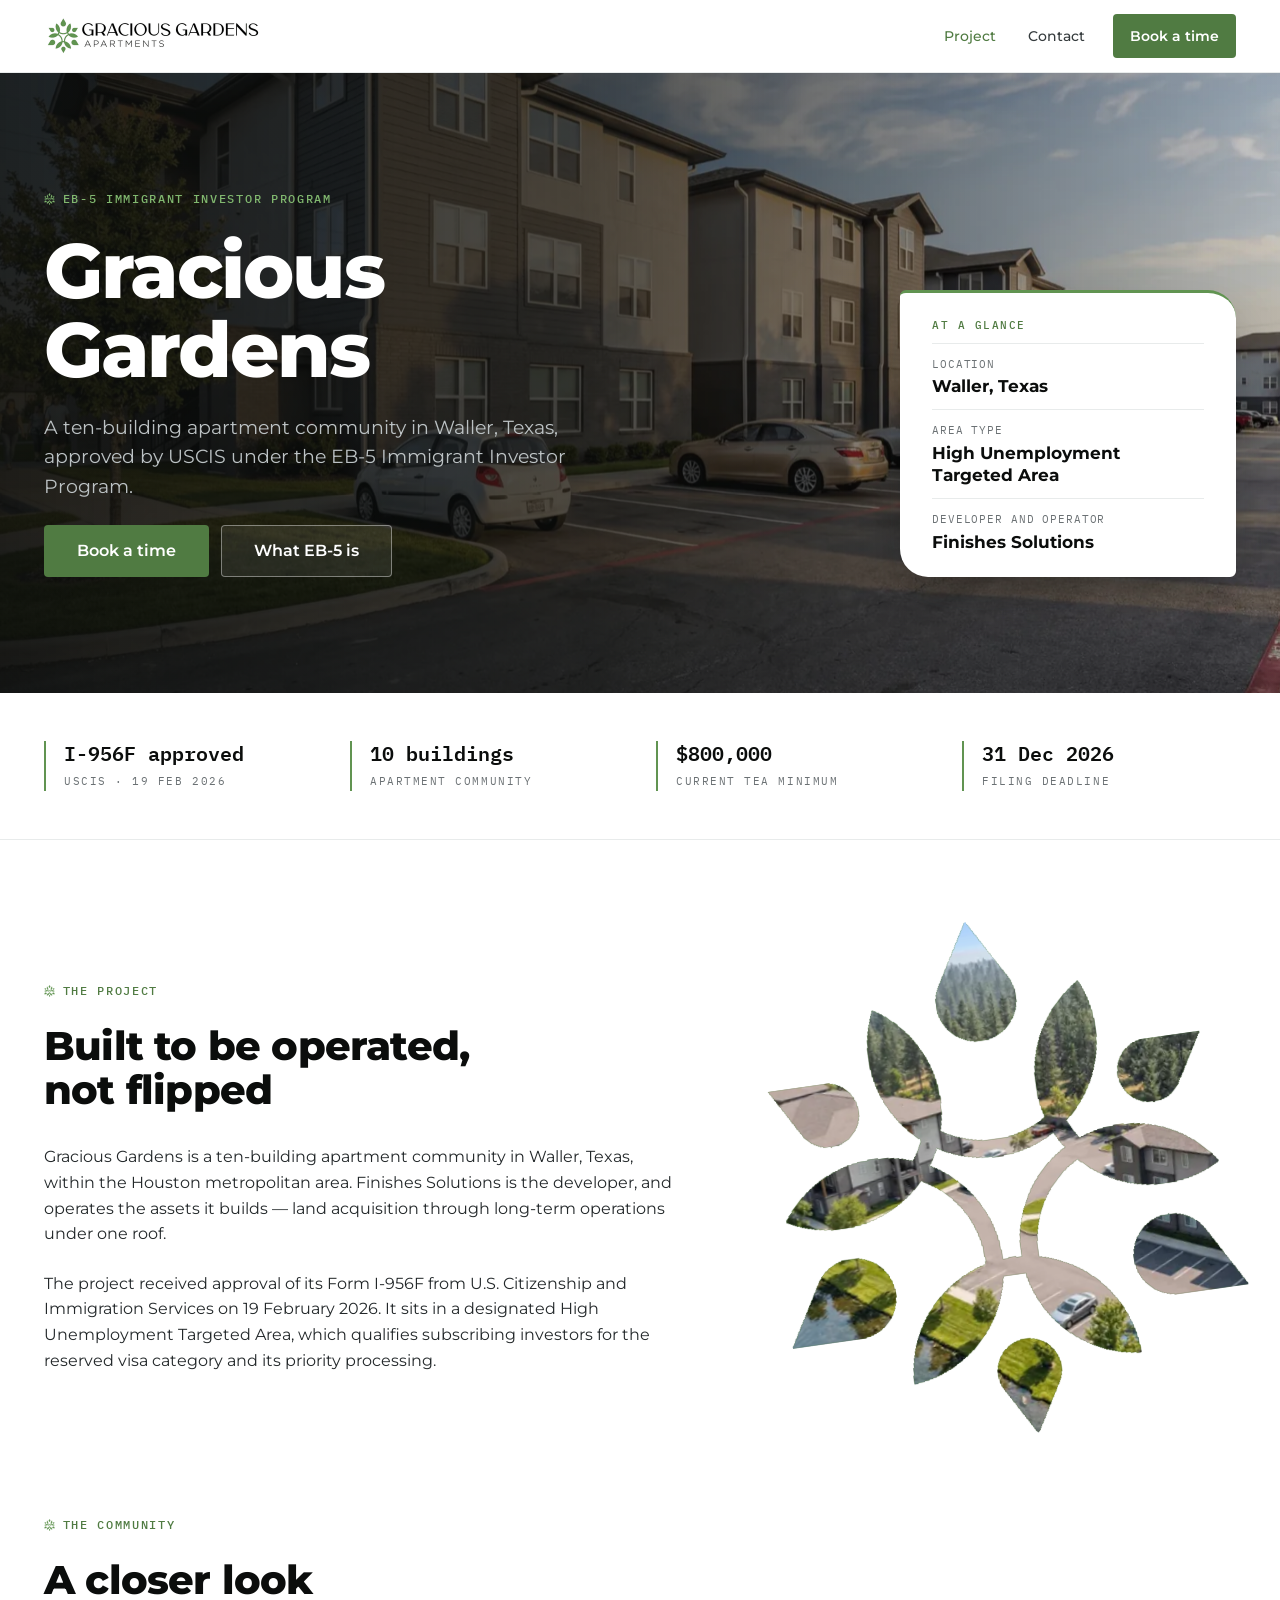
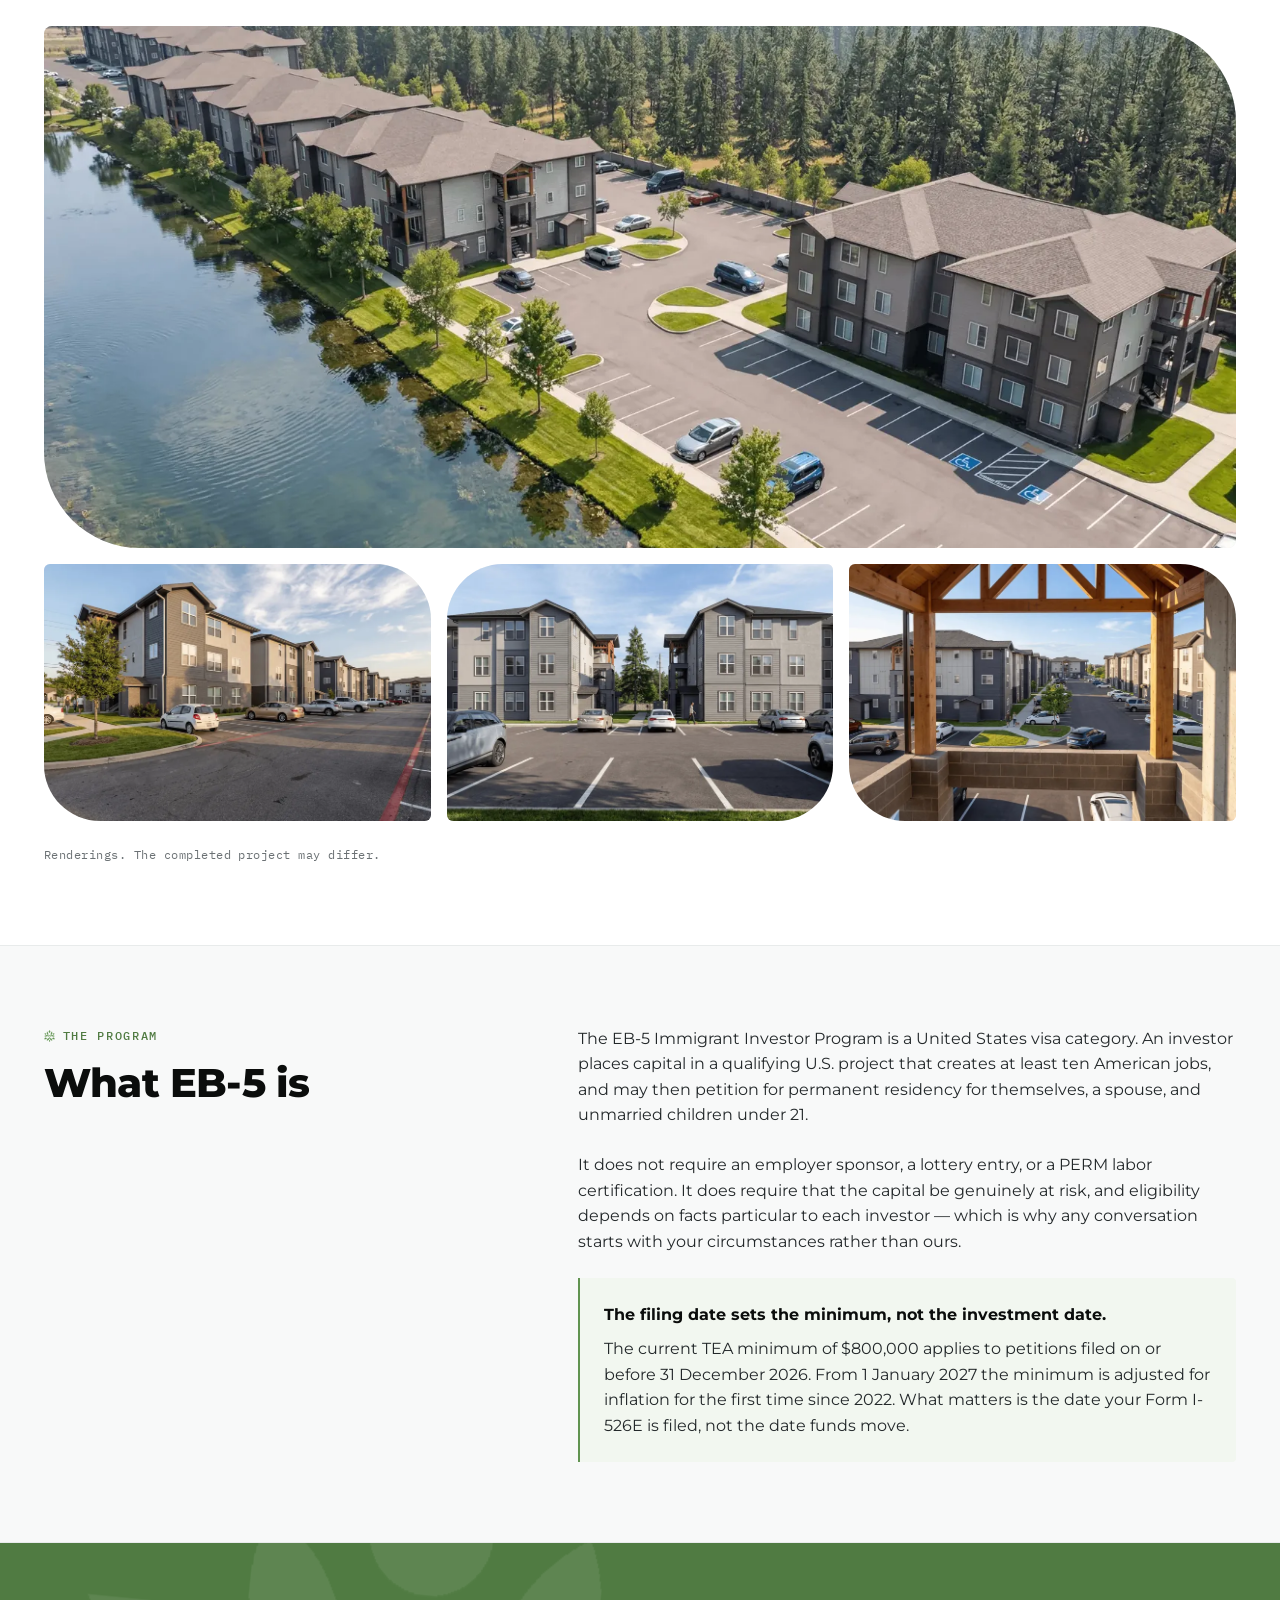
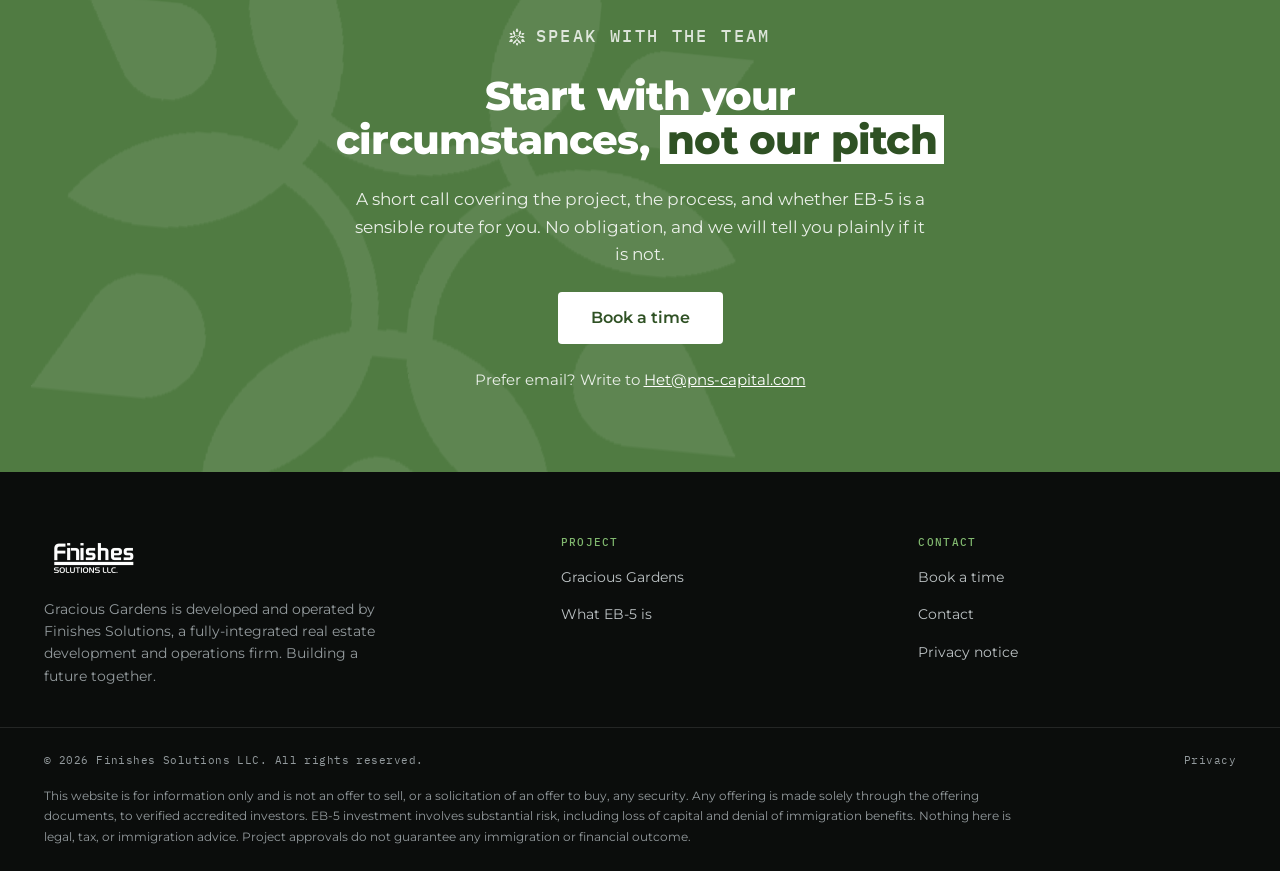
==== site/index.html @ a9ffa51b "Use www.graciousgardens-eb5.com for previews and canonicals - og:image, og:url and rel=canonical poi" ====
<!doctype html>
<html lang="en">
<head>
<meta charset="utf-8">
<meta name="viewport" content="width=device-width, initial-scale=1">
<title>Gracious Gardens — EB-5 project, Waller, Texas</title>
<meta name="description" content="Gracious Gardens is a 10-building apartment community in Waller, Texas, approved by USCIS under the EB-5 Immigrant Investor Program. Developed by Finishes Solutions.">
<meta property="og:type" content="website">
<meta property="og:title" content="Gracious Gardens — EB-5 project, Waller, Texas">
<meta property="og:description" content="A ten-building apartment community in Waller, Texas. Form I-956F approved by USCIS on 19 February 2026.">
<meta property="og:image" content="https://www.graciousgardens-eb5.com/assets/og-image.jpg">
<meta property="og:url" content="https://www.graciousgardens-eb5.com/">
<link rel="canonical" href="https://www.graciousgardens-eb5.com/">
<meta name="twitter:card" content="summary_large_image">
<link rel="icon" href="assets/favicon-32.png" type="image/png">
<link rel="apple-touch-icon" href="assets/apple-touch-icon.png">
<link rel="preconnect" href="https://fonts.googleapis.com">
<link rel="preconnect" href="https://fonts.gstatic.com" crossorigin>
<link rel="stylesheet" href="https://fonts.googleapis.com/css2?family=Montserrat:wght@400;500;600;700;800&family=IBM+Plex+Mono:wght@400;500;600&display=swap">
<link rel="stylesheet" href="styles.css">
<script>document.documentElement.classList.add('js')</script>
<script src="assets/site.js" defer></script>
</head>
<body>

<a class="skip-link" href="#main">Skip to content</a>

<header class="site-header">
  <div class="container">
    <a class="brand-link" href="index.html"><img src="assets/gg-lockup-h-436.png" width="218" height="40" alt="Gracious Gardens Apartments"></a>
    <div class="header-actions">
      <nav class="nav" aria-label="Main">
        <a href="index.html" aria-current="page">Project</a>
        <a href="contact.html">Contact</a>
      </nav>
      <a class="btn btn-primary btn-sm" href="https://bookings.cloud.microsoft/book/GraciousGardensEB51@finishesetc.net/" target="_blank" rel="noopener">Book a time<span class="visually-hidden"> (opens in a new tab)</span></a>
    </div>
  </div>
</header>

<main id="main">

  <div class="hero hero-photo">
    <img class="hero-img" src="assets/photos/gg-exterior-1600.webp" srcset="assets/photos/gg-exterior-800.webp 800w, assets/photos/gg-exterior-1600.webp 1600w" sizes="100vw" width="1600" height="1074" fetchpriority="high" decoding="async" alt="" data-parallax>
    <div class="container">
      <div class="hero-grid">
        <div class="hero-copy">
          <p class="eyebrow">EB-5 Immigrant Investor Program</p>
          <h1><span class="line"><span>Gracious</span></span> <span class="line"><span>Gardens</span></span></h1>
          <p class="lede">A ten-building apartment community in Waller, Texas, approved by USCIS under the EB-5 Immigrant Investor Program.</p>
          <div class="btn-group">
            <a class="btn btn-primary btn-lg" href="https://bookings.cloud.microsoft/book/GraciousGardensEB51@finishesetc.net/" target="_blank" rel="noopener">Book a time<span class="visually-hidden"> (opens in a new tab)</span></a>
            <a class="btn btn-ghost btn-lg" href="#what-is-eb5">What EB-5 is</a>
          </div>
        </div>
        <div class="facts">
          <p class="facts-label">At a glance</p>
          <dl>
            <div><dt>Location</dt><dd>Waller, Texas</dd></div>
            <div><dt>Area type</dt><dd>High Unemployment Targeted Area</dd></div>
            <div><dt>Developer and operator</dt><dd>Finishes Solutions</dd></div>
          </dl>
        </div>
      </div>
    </div>
  </div>

  <div class="stats">
    <div class="container">
      <div class="stats-grid">
        <div class="stat" data-reveal>
          <p class="stat-value">I-956F approved</p>
          <p class="stat-label">USCIS · 19 Feb 2026</p>
        </div>
        <div class="stat" data-reveal>
          <p class="stat-value"><span data-count="10">10</span> buildings</p>
          <p class="stat-label">Apartment community</p>
        </div>
        <div class="stat" data-reveal>
          <p class="stat-value">$<span data-count="800000">800,000</span></p>
          <p class="stat-label">Current TEA minimum</p>
        </div>
        <div class="stat" data-reveal>
          <p class="stat-value">31 Dec 2026</p>
          <p class="stat-label">Filing deadline</p>
        </div>
      </div>
    </div>
  </div>

  <section class="band feature-band">
    <div class="container feature">
      <div class="feature-copy">
        <p class="eyebrow eyebrow-green" data-reveal>The project</p>
        <h2 data-reveal>Built to be operated, not flipped</h2>
        <p data-reveal>Gracious Gardens is a ten-building apartment community in Waller, Texas, within the Houston metropolitan area. Finishes Solutions is the developer, and operates the assets it builds — land acquisition through long-term operations under one roof.</p>
        <p data-reveal>The project received approval of its Form I-956F from U.S. Citizenship and Immigration Services on 19 February 2026. It sits in a designated High Unemployment Targeted Area, which qualifies subscribing investors for the reserved visa category and its priority processing.</p>
      </div>
      <div class="mark-frame" data-reveal-mark data-parallax aria-hidden="true">
        <div class="mark-photo">
          <img src="assets/photos/gg-aerial-1600.webp" srcset="assets/photos/gg-aerial-800.webp 800w, assets/photos/gg-aerial-1600.webp 1600w" sizes="(max-width:900px) 80vw, 460px" width="1600" height="1074" loading="lazy" alt="" data-parallax>
        </div>
      </div>
    </div>
  </section>

  <section class="band gallery-band" aria-labelledby="gallery-heading">
    <div class="container stack">
      <p class="eyebrow eyebrow-green" data-reveal>The community</p>
      <h2 id="gallery-heading" data-reveal>A closer look</h2>
      <div class="gallery">
        <div class="gallery-item gallery-wide" data-reveal="wipe">
          <img src="assets/photos/gg-aerial-1600.webp" srcset="assets/photos/gg-aerial-800.webp 800w, assets/photos/gg-aerial-1600.webp 1600w" sizes="(max-width:1240px) 100vw, 1192px" width="1600" height="1074" loading="lazy" alt="Rendering: Aerial view of three-story apartment buildings and parking along a river, backed by pine forest">
        </div>
        <div class="gallery-item" data-reveal="wipe">
          <img src="assets/photos/gg-exterior-1600.webp" srcset="assets/photos/gg-exterior-800.webp 800w, assets/photos/gg-exterior-1600.webp 1600w" sizes="(max-width:900px) 100vw, 400px" width="1600" height="1074" loading="lazy" alt="Rendering: Row of three-story apartment buildings beside a landscaped parking area">
        </div>
        <div class="gallery-item" data-reveal="wipe">
          <img src="assets/photos/gg-courtyard-1600.webp" srcset="assets/photos/gg-courtyard-800.webp 800w, assets/photos/gg-courtyard-1600.webp 1600w" sizes="(max-width:900px) 100vw, 400px" width="1600" height="1074" loading="lazy" alt="Rendering: Two apartment buildings facing each other across parking, with a walkway between them">
        </div>
        <div class="gallery-item" data-reveal="wipe">
          <img src="assets/photos/gg-drive-1600.webp" srcset="assets/photos/gg-drive-800.webp 800w, assets/photos/gg-drive-1600.webp 1600w" sizes="(max-width:900px) 100vw, 400px" width="1600" height="1074" loading="lazy" alt="Rendering: View from a timber-framed stair landing down the main drive between apartment buildings">
        </div>
      </div>
      <p class="gallery-note" data-reveal>Renderings. The completed project may differ.</p>
    </div>
  </section>

  <section class="band sunken" id="what-is-eb5">
    <div class="container split">
      <div class="split-head" data-reveal>
        <p class="eyebrow eyebrow-green">The program</p>
        <h2>What EB-5 is</h2>
      </div>
      <div class="split-body" data-reveal>
      <p>The EB-5 Immigrant Investor Program is a United States visa category. An investor places capital in a qualifying U.S. project that creates at least ten American jobs, and may then petition for permanent residency for themselves, a spouse, and unmarried children under 21.</p>
      <p>It does not require an employer sponsor, a lottery entry, or a PERM labor certification. It does require that the capital be genuinely at risk, and eligibility depends on facts particular to each investor — which is why any conversation starts with your circumstances rather than ours.</p>
      <div class="note">
        <p><strong>The filing date sets the minimum, not the investment date.</strong></p>
        <p>The current TEA minimum of $800,000 applies to petitions filed on or before 31 December 2026. From 1 January 2027 the minimum is adjusted for inflation for the first time since 2022. What matters is the date your Form I-526E is filed, not the date funds move.</p>
      </div>
      </div>
    </div>
  </section>

  <div class="cta">
    <img src="assets/gg-mark-white.png" alt="" data-parallax>
    <div class="container">
      <p class="eyebrow" data-reveal>Speak with the team</p>
      <h2 data-reveal>Start with your circumstances, <span class="hl">not our pitch</span></h2>
      <p data-reveal>A short call covering the project, the process, and whether EB-5 is a sensible route for you. No obligation, and we will tell you plainly if it is not.</p>
      <a data-reveal class="btn btn-inverse btn-lg" href="https://bookings.cloud.microsoft/book/GraciousGardensEB51@finishesetc.net/" target="_blank" rel="noopener">Book a time<span class="visually-hidden"> (opens in a new tab)</span></a>
      <p class="cta-alt" data-reveal>Prefer email? Write to <a href="mailto:Het@pns-capital.com?subject=Gracious%20Gardens%20EB-5%20inquiry&amp;body=Hello%2C%0D%0A%0D%0AI%27d%20like%20to%20learn%20more%20about%20the%20Gracious%20Gardens%20EB-5%20project.%0D%0A%0D%0AName%3A%0D%0APhone%20%28with%20country%20code%29%3A%0D%0ACountry%20of%20birth%3A%0D%0ACurrent%20immigration%20status%3A%0D%0AWhen%20I%20could%20file%20an%20I-526E%20petition%3A%0D%0AAccredited%20investor%20%28yes%20/%20no%20/%20not%20sure%29%3A%0D%0AWorking%20with%20an%20immigration%20attorney%20%28yes%20/%20no%29%3A%0D%0A%0D%0AMy%20questions%3A%0D%0A%0D%0A">Het@pns-capital.com</a></p>
    </div>
  </div>

</main>

<footer class="site-footer">
  <div class="container footer-main">
    <div class="footer-brand">
      <img src="assets/finishes-logo-white-198.png" width="99" height="46" alt="Finishes Solutions">
      <p>Gracious Gardens is developed and operated by Finishes Solutions, a fully-integrated real estate development and operations firm. Building a future together.</p>
    </div>
    <div class="footer-col">
      <h2>Project</h2>
      <ul>
        <li><a href="index.html">Gracious Gardens</a></li>
        <li><a href="index.html#what-is-eb5">What EB-5 is</a></li>
      </ul>
    </div>
    <div class="footer-col">
      <h2>Contact</h2>
      <ul>
        <li><a href="https://bookings.cloud.microsoft/book/GraciousGardensEB51@finishesetc.net/" target="_blank" rel="noopener">Book a time<span class="visually-hidden"> (opens in a new tab)</span></a></li>
        <li><a href="contact.html">Contact</a></li>
        <li><a href="privacy.html">Privacy notice</a></li>
      </ul>
    </div>
  </div>
  <div class="footer-legal">
    <div class="container">
      <div class="footer-meta">
        <span>&copy; 2026 Finishes Solutions LLC. All rights reserved.</span>
        <span><a href="privacy.html">Privacy</a></span>
      </div>
      <p class="disclaimer">This website is for information only and is not an offer to sell, or a solicitation of an offer to buy, any security. Any offering is made solely through the offering documents, to verified accredited investors. EB-5 investment involves substantial risk, including loss of capital and denial of immigration benefits. Nothing here is legal, tax, or immigration advice. Project approvals do not guarantee any immigration or financial outcome.</p>
    </div>
  </div>
</footer>
</body>
</html>
---- site/styles.css ----
/* Gracious Gardens EB-5 — built on the Finishes Solutions design system.
   Patterns follow ui_kits/website: white sticky header, ink-950 hero with blueprint
   grid, green left-rule stats band, full-green CTA band, ink-950 column footer. */

:root{
  /* Gracious Gardens green, sampled from the logo (#619451 = --green-500).
     --green-600 and darker are the same hue, deep enough for white text (4.9:1+). */
  --green-900:#223e19; --green-800:#2f5124; --green-700:#3f6633;
  --green-600:#507b42; --green-500:#619451; --green-400:#81b86f; --green-50:#f2f7f0;

  /* Neutral / concrete grey */
  --ink-950:#0b0d0c; --ink-900:#16191a; --ink-800:#23282a; --ink-700:#353b3d;
  --ink-500:#6b7174; --ink-400:#939a9d; --ink-300:#bcc2c4; --ink-200:#dde1e2;
  --ink-150:#e8ebeb; --ink-100:#f1f3f3; --ink-50:#f8f9f9; --white:#ffffff;

  /* Semantic */
  --surface-page:var(--white);
  --surface-sunken:var(--ink-50);
  --text-strong:var(--ink-950);
  --text-body:var(--ink-800);
  --text-muted:var(--ink-500);
  --border-subtle:var(--ink-150);
  --border-default:var(--ink-200);

  /* Type */
  --font-display:'Montserrat',system-ui,-apple-system,sans-serif;
  --font-body:'Montserrat',system-ui,-apple-system,sans-serif;
  --font-mono:'IBM Plex Mono',ui-monospace,'SF Mono',Menlo,monospace;
  --tracking-label:0.14em;

  /* Space / radius / shadow / motion */
  --space-2:0.5rem; --space-3:0.75rem; --space-4:1rem; --space-5:1.5rem;
  --space-6:2rem; --space-7:2.5rem; --space-8:3rem; --space-9:4rem; --space-10:5rem;
  --radius-sm:4px; --radius-md:6px; --radius-lg:10px;
  --shadow-sm:0 1px 3px rgba(11,13,12,0.08),0 1px 2px rgba(11,13,12,0.04);
  --shadow-focus:0 0 0 3px rgba(97,148,81,0.35);
  --ease-out:cubic-bezier(0.16,1,0.3,1);
  --dur-fast:120ms; --dur-base:200ms;
  --container-max:1240px; --container-narrow:760px;
  --leaf-sm:6px 28px 6px 28px; --leaf-md:6px 56px 6px 56px; --leaf-lg:8px 96px 8px 96px;
  --ease-smooth:cubic-bezier(0.22,1,0.36,1);
  --mark:url('assets/gg-mark-mask.png');
  --gutter:var(--space-5);

  color-scheme:light;
}

*{box-sizing:border-box}
html{-webkit-text-size-adjust:100%;scroll-padding-top:96px}
body{
  margin:0;background:var(--surface-page);color:var(--text-body);
  font-family:var(--font-body);font-size:1rem;line-height:1.6;
  -webkit-font-smoothing:antialiased;
}
img{max-width:100%;display:block}
a{color:var(--green-600)}
a:hover{color:var(--green-700)}
:focus-visible{outline:2px solid var(--green-500);outline-offset:2px;border-radius:var(--radius-sm)}
.hero :focus-visible,.cta :focus-visible,.site-footer :focus-visible{outline-color:var(--white)}
.skip-link{position:absolute;left:var(--space-4);top:-100px;z-index:100;background:var(--white);color:var(--green-800);font-weight:600;padding:var(--space-3) var(--space-4);border-radius:var(--radius-sm);box-shadow:var(--shadow-sm)}
.skip-link:focus{top:var(--space-3)}
.visually-hidden{position:absolute;width:1px;height:1px;padding:0;margin:-1px;overflow:hidden;clip:rect(0,0,0,0);white-space:nowrap;border:0}

.container{
  max-width:var(--container-max);margin-inline:auto;
  padding-left:max(var(--gutter),env(safe-area-inset-left,0px));
  padding-right:max(var(--gutter),env(safe-area-inset-right,0px));
}
.narrow{max-width:var(--container-narrow)}
.band{padding-block:var(--space-10)}
.sunken{background:var(--surface-sunken);border-block:1px solid var(--border-subtle)}

/* ---------- Type ---------- */
h1,h2,h3{font-family:var(--font-display);color:var(--text-strong);margin:0;text-wrap:balance}
h1{font-size:clamp(2.75rem,6vw,4.875rem);font-weight:800;letter-spacing:-0.025em;line-height:1.02}
h2{font-size:clamp(1.625rem,3.6vw,2.5rem);font-weight:800;letter-spacing:-0.02em;line-height:1.1}
.line{display:block;overflow:hidden;padding-bottom:0.14em;margin-bottom:-0.14em}
.line > span{display:inline-block}
h3,h2.h3{font-size:1.125rem;font-weight:700;letter-spacing:0;line-height:1.3}
p{margin:0}
.lede{font-size:1.1875rem;line-height:1.55}
.eyebrow{
  font-family:var(--font-mono);font-size:0.75rem;font-weight:500;
  letter-spacing:var(--tracking-label);text-transform:uppercase;
  color:var(--text-muted);margin:0;
}
.eyebrow::before{
  content:"";display:inline-block;width:0.95em;height:1.05em;margin-right:0.6em;vertical-align:-0.2em;
  background:currentColor;-webkit-mask:var(--mark) center/contain no-repeat;mask:var(--mark) center/contain no-repeat;
}
.eyebrow-green{color:var(--green-600)}
.eyebrow-green::before{background:var(--green-500)}
.hl{background:var(--green-600);color:var(--white);padding:0 0.18em;-webkit-box-decoration-break:clone;box-decoration-break:clone}
.stack{display:flex;flex-direction:column;gap:var(--space-5)}
.stack-tight{display:flex;flex-direction:column;gap:var(--space-3)}

/* ---------- Header ---------- */
.site-header{
  position:sticky;top:env(safe-area-inset-top,0px);z-index:20;
  background:rgba(255,255,255,0.92);border-bottom:1px solid var(--border-subtle);
  -webkit-backdrop-filter:saturate(180%) blur(10px);backdrop-filter:saturate(180%) blur(10px);
  transition:box-shadow 300ms var(--ease-out);
}
.site-header.is-scrolled{box-shadow:0 8px 24px -16px rgba(11,13,12,0.35)}
.site-header .container{
  min-height:72px;display:flex;align-items:center;justify-content:space-between;
  gap:var(--space-5);flex-wrap:wrap;padding-block:var(--space-3);
}
.brand-link{display:inline-flex;align-items:center}
.brand-link img{height:40px;width:auto}
.nav{display:flex;gap:var(--space-2);align-items:center}
.nav a{
  font-family:var(--font-body);font-size:0.875rem;font-weight:500;
  color:var(--ink-700);padding:var(--space-2) var(--space-3);
  min-height:44px;display:inline-flex;align-items:center;
  border-radius:var(--radius-sm);text-decoration:none;
  transition:color var(--dur-fast) var(--ease-out),background var(--dur-fast) var(--ease-out);
}
.nav a:hover{background:var(--ink-50);color:var(--text-strong)}
.nav a[aria-current="page"]{color:var(--green-600)}
.header-actions{display:flex;align-items:center;gap:var(--space-4)}

/* ---------- Hero ---------- */
.hero{position:relative;background:var(--ink-950);color:var(--white);overflow:hidden}
.hero::before{
  content:"";position:absolute;inset:0;pointer-events:none;
  background-image:linear-gradient(rgba(255,255,255,0.04) 1px,transparent 1px),
                   linear-gradient(90deg,rgba(255,255,255,0.04) 1px,transparent 1px);
  background-size:64px 64px;
  -webkit-mask-image:radial-gradient(120% 100% at 70% 0%,#000 40%,transparent 100%);
  mask-image:radial-gradient(120% 100% at 70% 0%,#000 40%,transparent 100%);
}
.hero .container{position:relative;padding-block:var(--space-10)}
.hero-grid{display:grid;grid-template-columns:1.15fr 0.85fr;gap:var(--space-9);align-items:center}
.hero h1{color:var(--white)}
.hero .eyebrow{color:var(--green-400)}
.hero .lede{color:var(--ink-300);max-width:34rem}
.hero-copy{display:flex;flex-direction:column;gap:var(--space-5)}

.hero .container{z-index:2}
.hero-photo{min-height:min(620px,82vh);display:flex;align-items:center}
.hero-photo .container{width:100%}
.hero-photo::before{
  z-index:1;background-image:linear-gradient(90deg,rgba(11,13,12,0.9) 0%,rgba(11,13,12,0.72) 45%,rgba(11,13,12,0.2) 100%);
  background-size:auto;-webkit-mask-image:none;mask-image:none;
}
.hero-img{position:absolute;inset:0;width:100%;height:100%;max-width:none;object-fit:cover}
.hero-short{min-height:min(440px,70vh)}
.hero-note{font-size:0.9375rem;color:var(--ink-300)}
.hero-note a{color:var(--white)}

.facts{
  align-self:end;justify-self:end;width:100%;max-width:21rem;
  background:var(--white);border-top:3px solid var(--green-500);border-radius:var(--leaf-sm);
  box-shadow:0 24px 48px -16px rgba(11,13,12,0.55);
  padding:var(--space-5) var(--space-6) var(--space-3);display:flex;flex-direction:column;gap:var(--space-2);
}
.facts-label{font-family:var(--font-mono);font-size:0.6875rem;font-weight:500;letter-spacing:var(--tracking-label);text-transform:uppercase;color:var(--green-600)}
.facts dl{margin:0}
.facts dl div{padding-block:var(--space-3);border-top:1px solid var(--border-subtle);display:flex;flex-direction:column;gap:2px}
.facts dt{font-family:var(--font-mono);font-size:0.6875rem;letter-spacing:0.08em;text-transform:uppercase;color:var(--text-muted)}
.facts dd{margin:0;font-weight:700;font-size:1.0625rem;line-height:1.3;color:var(--text-strong)}

/* ---------- Stats band ---------- */
.stats{background:var(--white);border-bottom:1px solid var(--border-subtle)}
.stats .container{padding-block:var(--space-8)}
.stats-grid{display:grid;grid-template-columns:repeat(4,minmax(0,1fr));gap:var(--space-6)}
.stat{border-left:2px solid var(--green-500);padding-left:18px;display:flex;flex-direction:column;gap:var(--space-2);min-width:0}
.stat-value{
  font-family:var(--font-mono);font-size:1.25rem;font-weight:600;color:var(--text-strong);
  line-height:1.2;font-variant-numeric:tabular-nums;
}
.stat-label{font-family:var(--font-mono);font-size:0.6875rem;letter-spacing:var(--tracking-label);text-transform:uppercase;color:var(--text-muted)}

/* ---------- Cards ---------- */
.card{
  background:var(--white);border:1px solid var(--border-default);border-radius:var(--radius-md);
  padding:var(--space-6);box-shadow:var(--shadow-sm);display:flex;flex-direction:column;gap:var(--space-4);
}
.card-green{border-left:2px solid var(--green-500)}
.note{
  border-left:2px solid var(--green-500);background:var(--green-50);
  padding:var(--space-5);border-radius:0 var(--radius-sm) var(--radius-sm) 0;
  display:flex;flex-direction:column;gap:var(--space-2);
}
.note strong{color:var(--text-strong)}

/* ---------- Buttons ---------- */
.btn{
  display:inline-flex;align-items:center;justify-content:center;min-height:44px;
  font-family:var(--font-body);font-weight:600;text-decoration:none;cursor:pointer;
  border:1px solid transparent;border-radius:var(--radius-sm);
  transition:background var(--dur-base) var(--ease-out),color var(--dur-base) var(--ease-out),border-color var(--dur-base) var(--ease-out),transform var(--dur-base) var(--ease-out),box-shadow var(--dur-base) var(--ease-out);
}
.btn:hover{transform:translateY(-1px);box-shadow:0 8px 20px -10px rgba(11,13,12,0.45)}
.btn:active{transform:none;box-shadow:none}
.btn-sm{font-size:0.875rem;padding:var(--space-2) var(--space-4)}
.btn-lg{font-size:1rem;padding:var(--space-3) var(--space-6)}
.btn-primary{background:var(--green-600);color:var(--white)}
.btn-primary:hover{background:var(--green-700);color:var(--white)}
.btn-inverse{background:var(--white);color:var(--green-800)}
.btn-inverse:hover{background:var(--ink-100);color:var(--green-900)}
.btn-outline{background:transparent;color:var(--text-strong);border-color:var(--ink-300)}
.btn-outline:hover{background:var(--ink-50)}
.btn-group{display:flex;gap:var(--space-3);flex-wrap:wrap}
.btn-ghost{background:rgba(255,255,255,0.08);color:var(--white);border-color:rgba(255,255,255,0.4)}
.btn-ghost:hover{background:rgba(255,255,255,0.16);color:var(--white)}

/* ---------- Green CTA band ---------- */
.cta{position:relative;background:var(--green-600);color:var(--white);overflow:hidden}
.cta img{position:absolute;left:4%;top:50%;transform:translateY(-50%) rotate(calc(var(--p,0) * 24deg));will-change:transform;height:150%;width:auto;max-width:none;opacity:0.08}
.cta .container{position:relative;padding-block:var(--space-10);display:flex;flex-direction:column;align-items:center;text-align:center;gap:var(--space-5)}
.cta h2{color:var(--white);max-width:46rem}
.cta .eyebrow{color:rgba(255,255,255,0.8)}
.cta p{color:rgba(255,255,255,0.88);max-width:36rem;font-size:1.0625rem}
.cta .hl{background:var(--white);color:var(--green-800)}
.cta .cta-alt{font-size:0.9375rem}
.cta .cta-alt a{color:var(--white)}

/* ---------- Editorial split (heading left, copy right) ---------- */
.split{display:grid;grid-template-columns:minmax(0,5fr) minmax(0,7fr);gap:var(--space-6) var(--space-9);align-items:start}
.split-head{display:flex;flex-direction:column;gap:var(--space-4)}
.split-body{display:flex;flex-direction:column;gap:var(--space-5);max-width:42rem}

/* ---------- Feature: photo inside the leaf mark ---------- */
.feature-band{overflow:clip}
.feature{display:grid;grid-template-columns:minmax(0,7fr) minmax(0,5fr);gap:var(--space-8) var(--space-9);align-items:center}
.feature-copy{display:flex;flex-direction:column;gap:var(--space-5);max-width:40rem}
.feature-copy h2{margin-bottom:var(--space-2)}
.mark-frame{position:relative;width:100%;max-width:460px;aspect-ratio:482/540;justify-self:center}
.mark-frame::before,.mark-photo{
  position:absolute;inset:0;
  -webkit-mask:var(--mark) center/contain no-repeat;mask:var(--mark) center/contain no-repeat;
}
.mark-frame::before{
  content:"";background:linear-gradient(150deg,var(--green-500),var(--green-700));
}
.mark-photo{overflow:hidden;background:var(--ink-100)}
.mark-photo img{
  width:100%;height:100%;max-width:none;object-fit:cover;
  transform:scale(1.18) translateY(calc(var(--p,0) * -28px));will-change:transform;
}

/* ---------- Contact ---------- */
.contact-grid{display:grid;grid-template-columns:minmax(0,7fr) minmax(0,5fr);gap:var(--space-8) var(--space-9);align-items:start}
.contact-main{max-width:42rem}
.email-card{position:sticky;top:96px;border-top:3px solid var(--green-500);border-radius:var(--leaf-sm)}
.email-card .btn{align-self:flex-start}
.email-alt{font-size:0.9375rem;color:var(--text-muted);overflow-wrap:anywhere}
.checklist{list-style:none;margin:0;padding:0;display:flex;flex-direction:column;gap:var(--space-3)}
.checklist li{position:relative;padding-left:1.75rem}
.checklist li::before{
  content:"";position:absolute;left:0.2rem;top:0.3rem;width:0.45rem;height:0.8rem;
  border:solid var(--green-500);border-width:0 2px 2px 0;transform:rotate(45deg);
}

/* ---------- Gallery ---------- */
.gallery-band{padding-top:0}
.gallery{display:grid;grid-template-columns:repeat(3,minmax(0,1fr));gap:var(--space-4)}
.gallery-item{display:block;border-radius:var(--leaf-md);overflow:hidden;background:var(--ink-100);isolation:isolate}
.gallery-item:nth-child(3){border-radius:56px 6px 56px 6px}
.gallery-wide{border-radius:var(--leaf-lg)}
.gallery-item img{width:100%;height:100%;aspect-ratio:3/2;object-fit:cover;transition:transform 1.2s var(--ease-smooth)}
.gallery-item:hover img{transform:scale(1.04)}
.gallery-note{font-family:var(--font-mono);font-size:0.75rem;letter-spacing:0.04em;color:var(--text-muted)}
.gallery-wide{grid-column:1 / -1}
.gallery-wide img{aspect-ratio:16/7}

/* ---------- Policy ---------- */
.policy{display:flex;flex-direction:column;gap:var(--space-7)}
.policy section{display:flex;flex-direction:column;gap:var(--space-3)}
.policy ul{margin:0;padding-left:1.15rem;display:flex;flex-direction:column;gap:var(--space-2)}
.policy li::marker{color:var(--green-500)}
.policy dl{margin:0;display:grid;grid-template-columns:auto 1fr;gap:var(--space-2) var(--space-5)}
.policy dt{font-family:var(--font-mono);font-size:0.8125rem;color:var(--text-muted);white-space:nowrap}
.policy dd{margin:0;min-width:0;overflow-wrap:anywhere}
.tbd{font-family:var(--font-mono);font-size:0.8125rem;border:1px dashed var(--green-500);color:var(--green-600);border-radius:var(--radius-sm);padding:2px 8px;display:inline-block}

/* ---------- Footer ---------- */
.site-footer{background:var(--ink-950);color:var(--white)}
.footer-main{padding-block:var(--space-9) var(--space-7);display:grid;grid-template-columns:1.5fr 1fr 1fr;gap:var(--space-7)}
.footer-brand{display:flex;flex-direction:column;gap:var(--space-4);max-width:22rem}
.footer-brand img{height:46px;width:auto;align-self:flex-start;max-width:none}
.footer-brand p{font-size:0.875rem;line-height:1.6;color:var(--ink-400)}
.footer-col h2{font-family:var(--font-mono);font-size:0.6875rem;font-weight:500;letter-spacing:0.12em;text-transform:uppercase;color:var(--green-400);margin-bottom:var(--space-4)}
.footer-col ul{list-style:none;padding:0;margin:0;display:flex;flex-direction:column;gap:var(--space-3)}
.footer-col a{font-size:0.875rem;color:var(--ink-300);text-decoration:none}
.footer-col a:hover{color:var(--white);text-decoration:underline}
.footer-legal{border-top:1px solid rgba(255,255,255,0.1)}
.footer-legal .container{padding-block:var(--space-5);display:flex;flex-direction:column;gap:var(--space-4)}
.footer-meta{display:flex;justify-content:space-between;flex-wrap:wrap;gap:var(--space-3);font-family:var(--font-mono);font-size:0.6875rem;letter-spacing:0.04em;color:var(--ink-400)}
.footer-meta a{color:var(--ink-400);text-decoration:none}
.footer-meta a:hover{color:var(--ink-300)}
.footer-meta span{display:flex;gap:var(--space-5);flex-wrap:wrap}
.disclaimer{font-size:0.75rem;line-height:1.7;color:var(--ink-400);max-width:62rem}

@media (max-width:900px){
  .hero-grid{grid-template-columns:1fr;gap:var(--space-7)}
  .facts{justify-self:start;max-width:28rem}
  .split,.contact-grid,.feature{grid-template-columns:1fr}
  .mark-frame{max-width:340px}
  .email-card{position:static}
  .gallery{grid-template-columns:1fr 1fr}
  .gallery-item:last-child{grid-column:1 / -1}
  .stats-grid{grid-template-columns:repeat(2,minmax(0,1fr));gap:var(--space-5)}
  .gallery-wide img{aspect-ratio:3/2}
  .footer-main{grid-template-columns:1fr 1fr;gap:var(--space-6)}
  .footer-brand{grid-column:1 / -1}
}
@media (max-width:560px){
  .band,.hero .container,.cta .container{padding-block:var(--space-8)}
  .stats-grid{gap:var(--space-5) var(--space-4)}
  .stat{padding-left:12px}
  .stat-value{font-size:1.0625rem}
  .gallery{gap:var(--space-3)}
  .site-header .container{min-height:0;flex-wrap:nowrap}
  .nav{display:none}
  .hero .btn-group .btn{flex:1 1 100%}
  .hero-photo::before{background-image:linear-gradient(180deg,rgba(11,13,12,0.6) 0%,rgba(11,13,12,0.88) 100%)}
  .brand-link img{height:34px}
}
@media (prefers-reduced-motion:no-preference){
  html{scroll-behavior:smooth}

  /* Cross-fade between pages (browsers without support just navigate) */
  @view-transition{navigation:auto}
  ::view-transition-old(root),::view-transition-new(root){animation-duration:0.45s;animation-timing-function:var(--ease-smooth)}
  .site-header{view-transition-name:site-header}

  @keyframes gg-rise{from{opacity:0;transform:translateY(24px)}to{opacity:1;transform:none}}
  @keyframes gg-line{from{transform:translateY(110%)}to{transform:none}}
  @keyframes gg-settle{from{scale:1.24}to{scale:1.12}}
  @keyframes gg-show{to{opacity:1;transform:none}}
  @keyframes gg-uncover{to{transform:scaleY(0)}}

  /* Hero: photo settles in, then drifts slower than the page on scroll */
  .hero-img{animation:gg-settle 2.6s var(--ease-smooth) both;translate:0 calc(var(--p,0) * 36px);will-change:transform}
  .hero-copy > *{animation:gg-rise 0.9s var(--ease-smooth) both}
  .hero-copy > h1{animation:none}
  .hero .line > span{animation:gg-line 1.1s var(--ease-smooth) 0.1s both}
  .hero .line + .line > span{animation-delay:0.22s}
  .hero-copy > :nth-child(3){animation-delay:0.32s}
  .hero-copy > :nth-child(4){animation-delay:0.42s}
  .hero-copy > :nth-child(5){animation-delay:0.52s}
  .facts{animation:gg-rise 1s var(--ease-smooth) 0.6s both}

  /* Scroll reveals */
  html.js [data-reveal]{
    opacity:0;transform:translateY(28px);
    transition:opacity 0.9s var(--ease-smooth),transform 0.9s var(--ease-smooth);
    transition-delay:var(--reveal-delay,0ms);
  }
  html.js [data-reveal].is-in{opacity:1;transform:none}

  /* Gallery: a curtain in the page colour slides away (bottom first) while the
     image settles from a slight zoom. The image itself is never clipped, so the
     browser always sees it and the reveal reliably fires. */
  html.js [data-reveal="wipe"]{opacity:1;transform:none;position:relative}
  html.js [data-reveal="wipe"]::after{
    content:"";position:absolute;inset:-1px;z-index:1;background:var(--surface-page);
    transform-origin:50% 0;
    transition:transform 1.2s var(--ease-smooth) var(--reveal-delay,0ms);
  }
  html.js [data-reveal="wipe"] img{scale:1.18;transition:scale 1.8s var(--ease-smooth) var(--reveal-delay,0ms),transform 1.2s var(--ease-smooth)}
  html.js [data-reveal="wipe"].is-in::after{transform:scaleY(0)}
  html.js [data-reveal="wipe"].is-in img{scale:1}

  /* Leaf mark: the green mark spins in, the photo mark follows on the same path
     and locks exactly on top of it. Both end at the identical position. */
  html.js [data-reveal-mark]::before,
  html.js [data-reveal-mark] .mark-photo{
    opacity:0;transform:rotate(-180deg) scale(0.5);
    transition:opacity 0.7s var(--ease-smooth),transform 1.8s var(--ease-smooth);
  }
  html.js [data-reveal-mark] .mark-photo{transition-delay:0.35s}
  html.js [data-reveal-mark].is-in::before,
  html.js [data-reveal-mark].is-in .mark-photo{opacity:1;transform:none}
  /* Once in place, the mark turns a little with scroll as one piece */
  .mark-frame{rotate:calc(var(--p,0) * 10deg)}

  /* If the script never loads, show everything after a moment */
  html.js:not(.js-ready) [data-reveal],
  html.js:not(.js-ready) [data-reveal-mark] .mark-photo,
  html.js:not(.js-ready) [data-reveal-mark]::before{animation:gg-show 0.6s ease 2.5s forwards}
  html.js:not(.js-ready) [data-reveal="wipe"]::after{animation:gg-uncover 0.6s ease 2.5s forwards}
}
@media (prefers-reduced-motion:reduce){
  *{transition-duration:0.01ms!important;animation-duration:0.01ms!important}
}
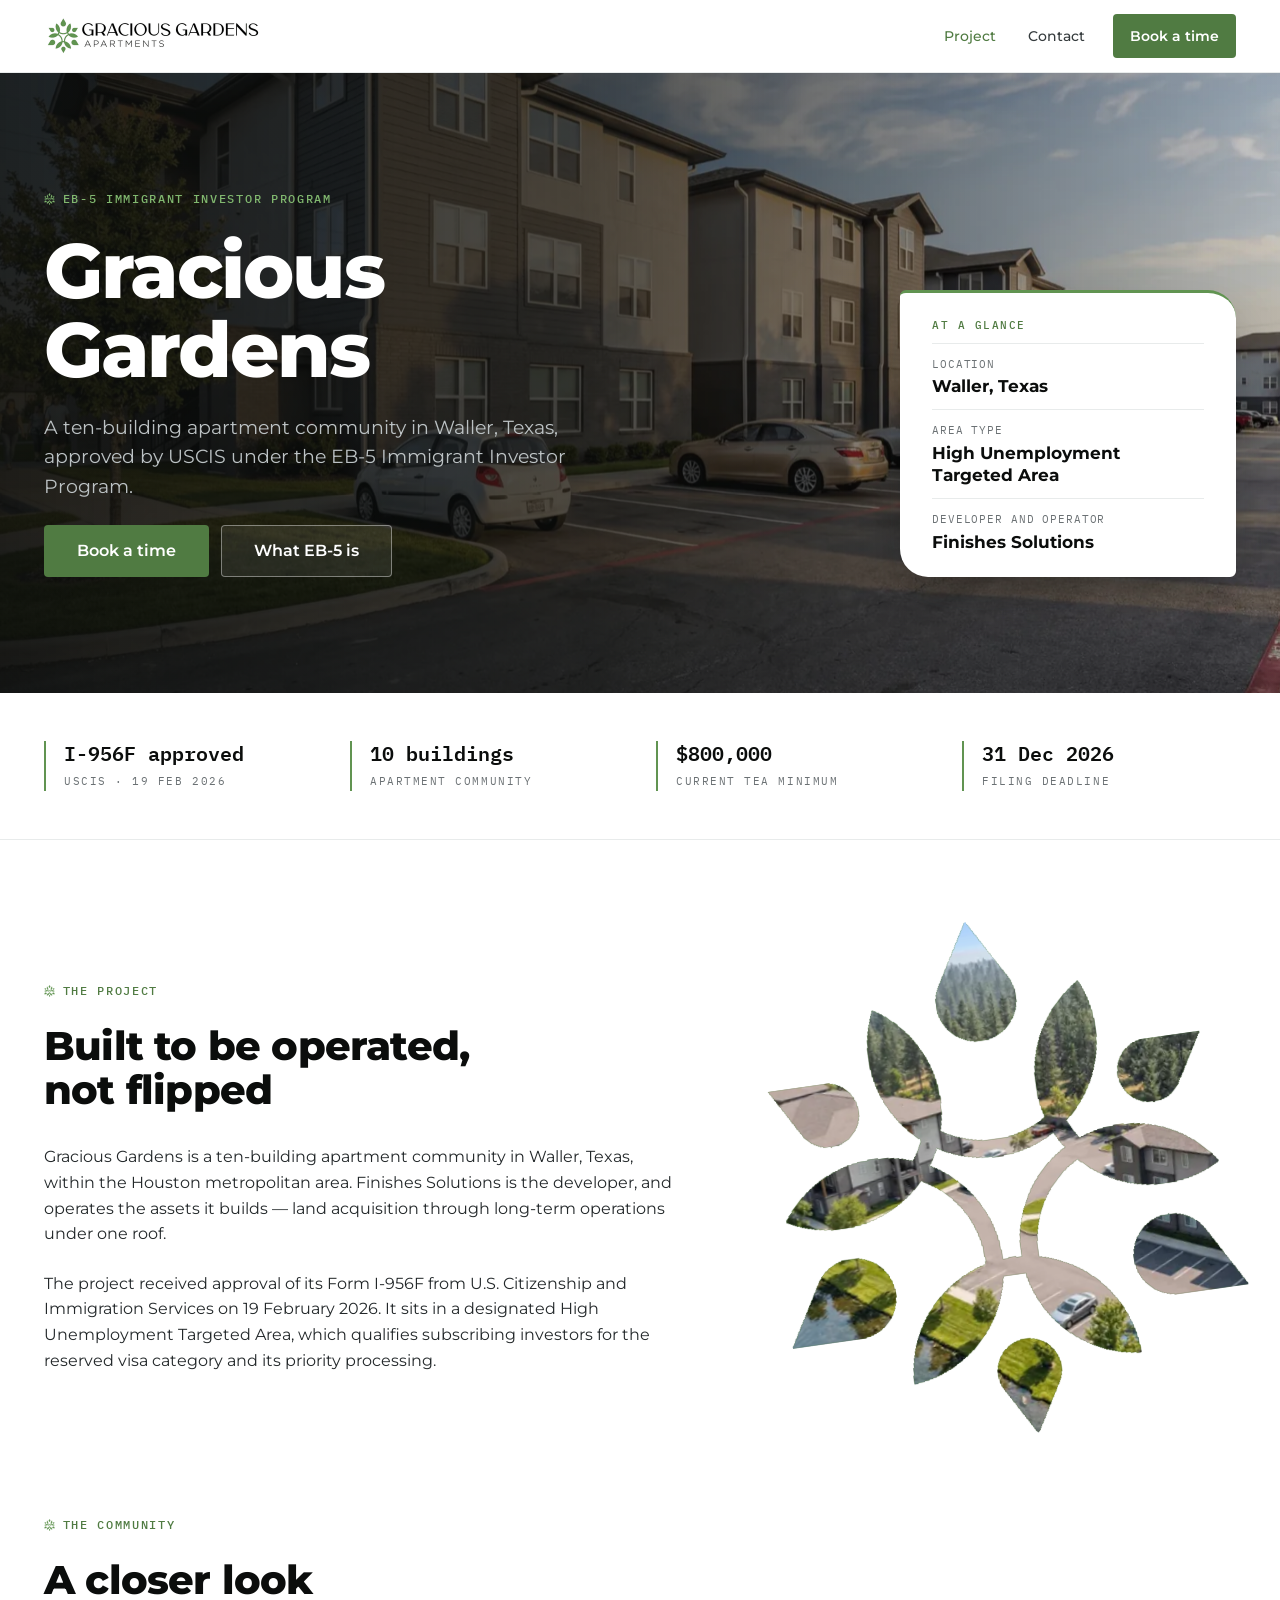
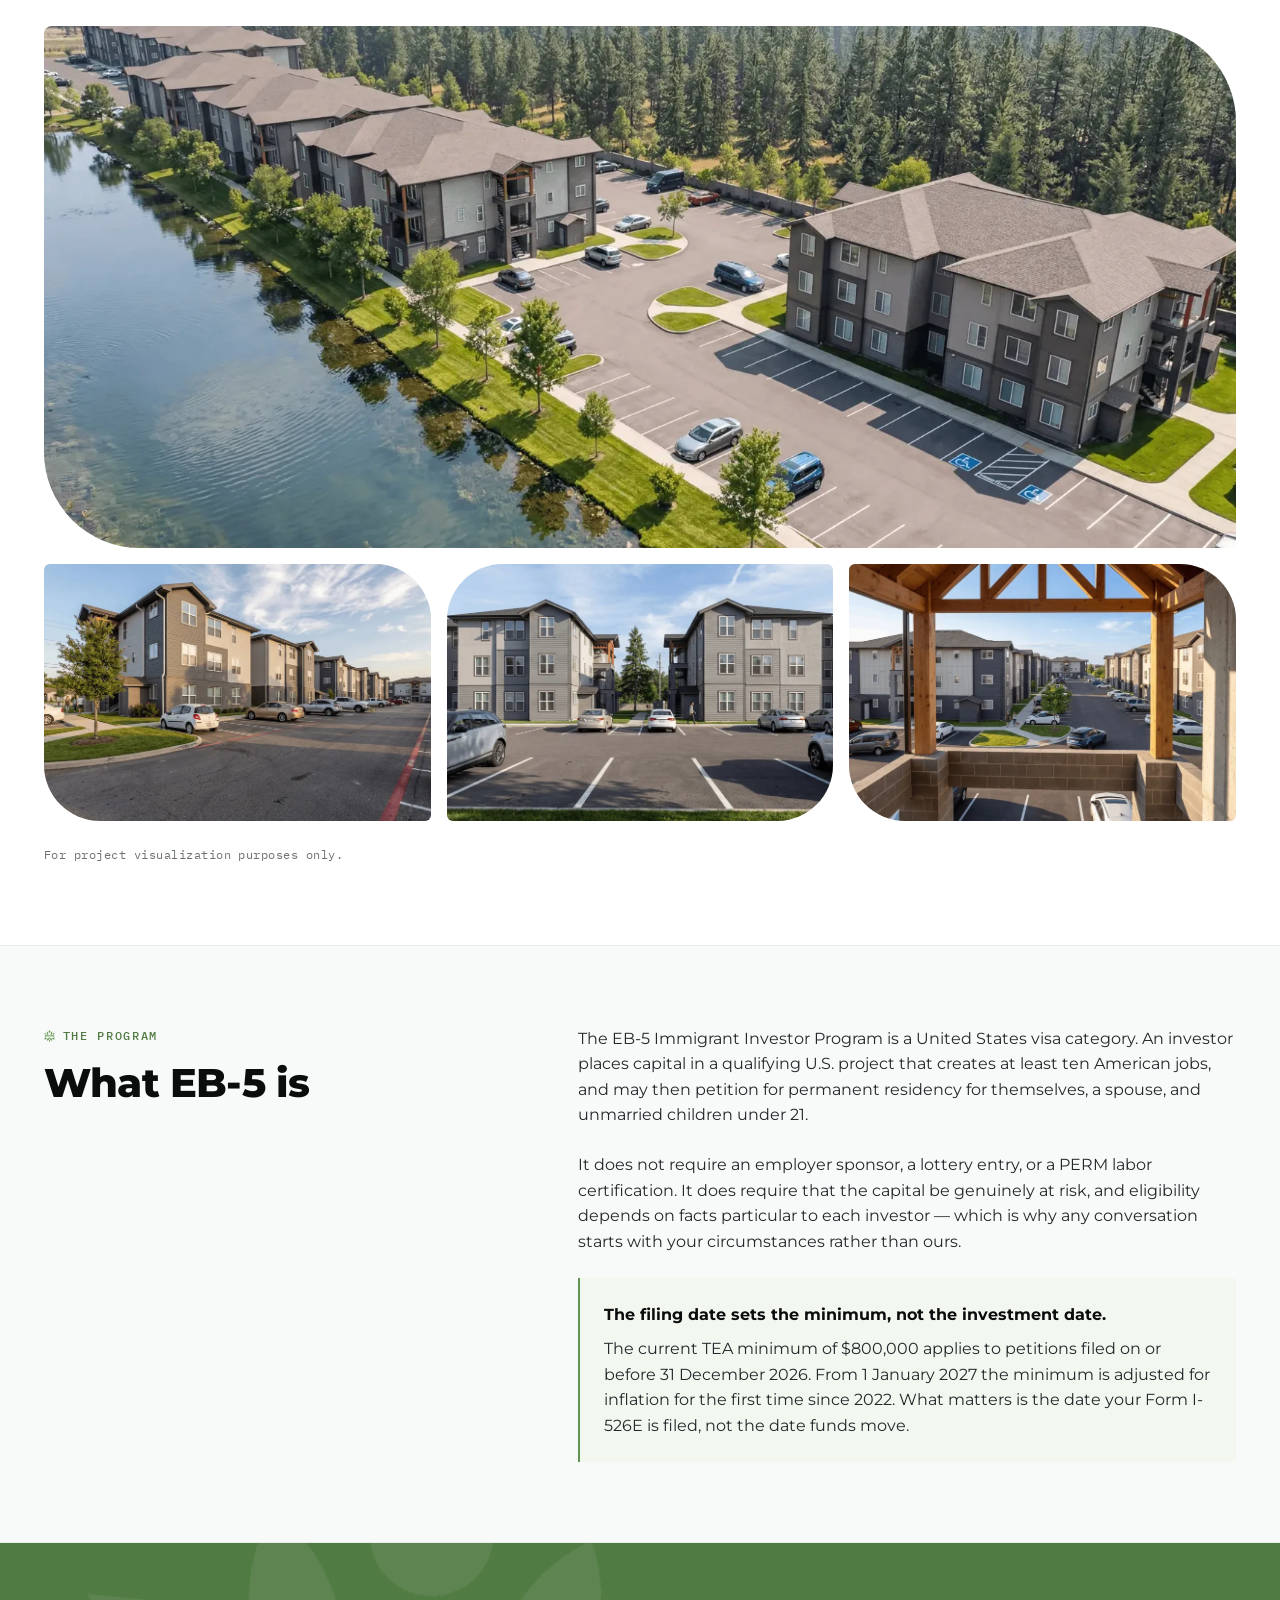
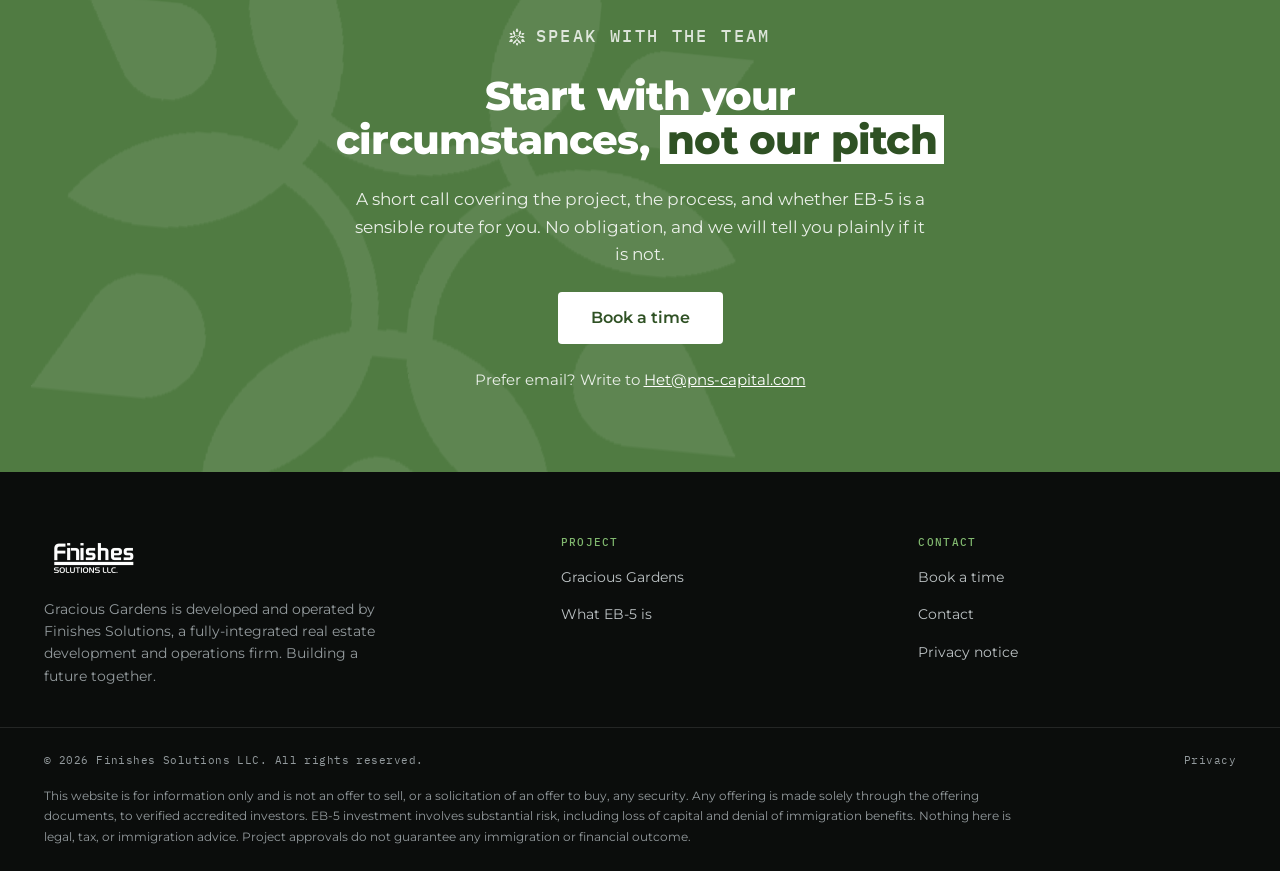
==== commit f78caa82: "Gallery caption: 'For project visualization purposes only.' Co-Authored-By: Claude Opus 5.5 <noreply" ====
--- a/site/index.html
+++ b/site/index.html
@@ -122,7 +122,7 @@
           <img src="assets/photos/gg-drive-1600.webp" srcset="assets/photos/gg-drive-800.webp 800w, assets/photos/gg-drive-1600.webp 1600w" sizes="(max-width:900px) 100vw, 400px" width="1600" height="1074" loading="lazy" alt="Rendering: View from a timber-framed stair landing down the main drive between apartment buildings">
         </div>
       </div>
-      <p class="gallery-note" data-reveal>Renderings. The completed project may differ.</p>
+      <p class="gallery-note" data-reveal>For project visualization purposes only.</p>
     </div>
   </section>
 
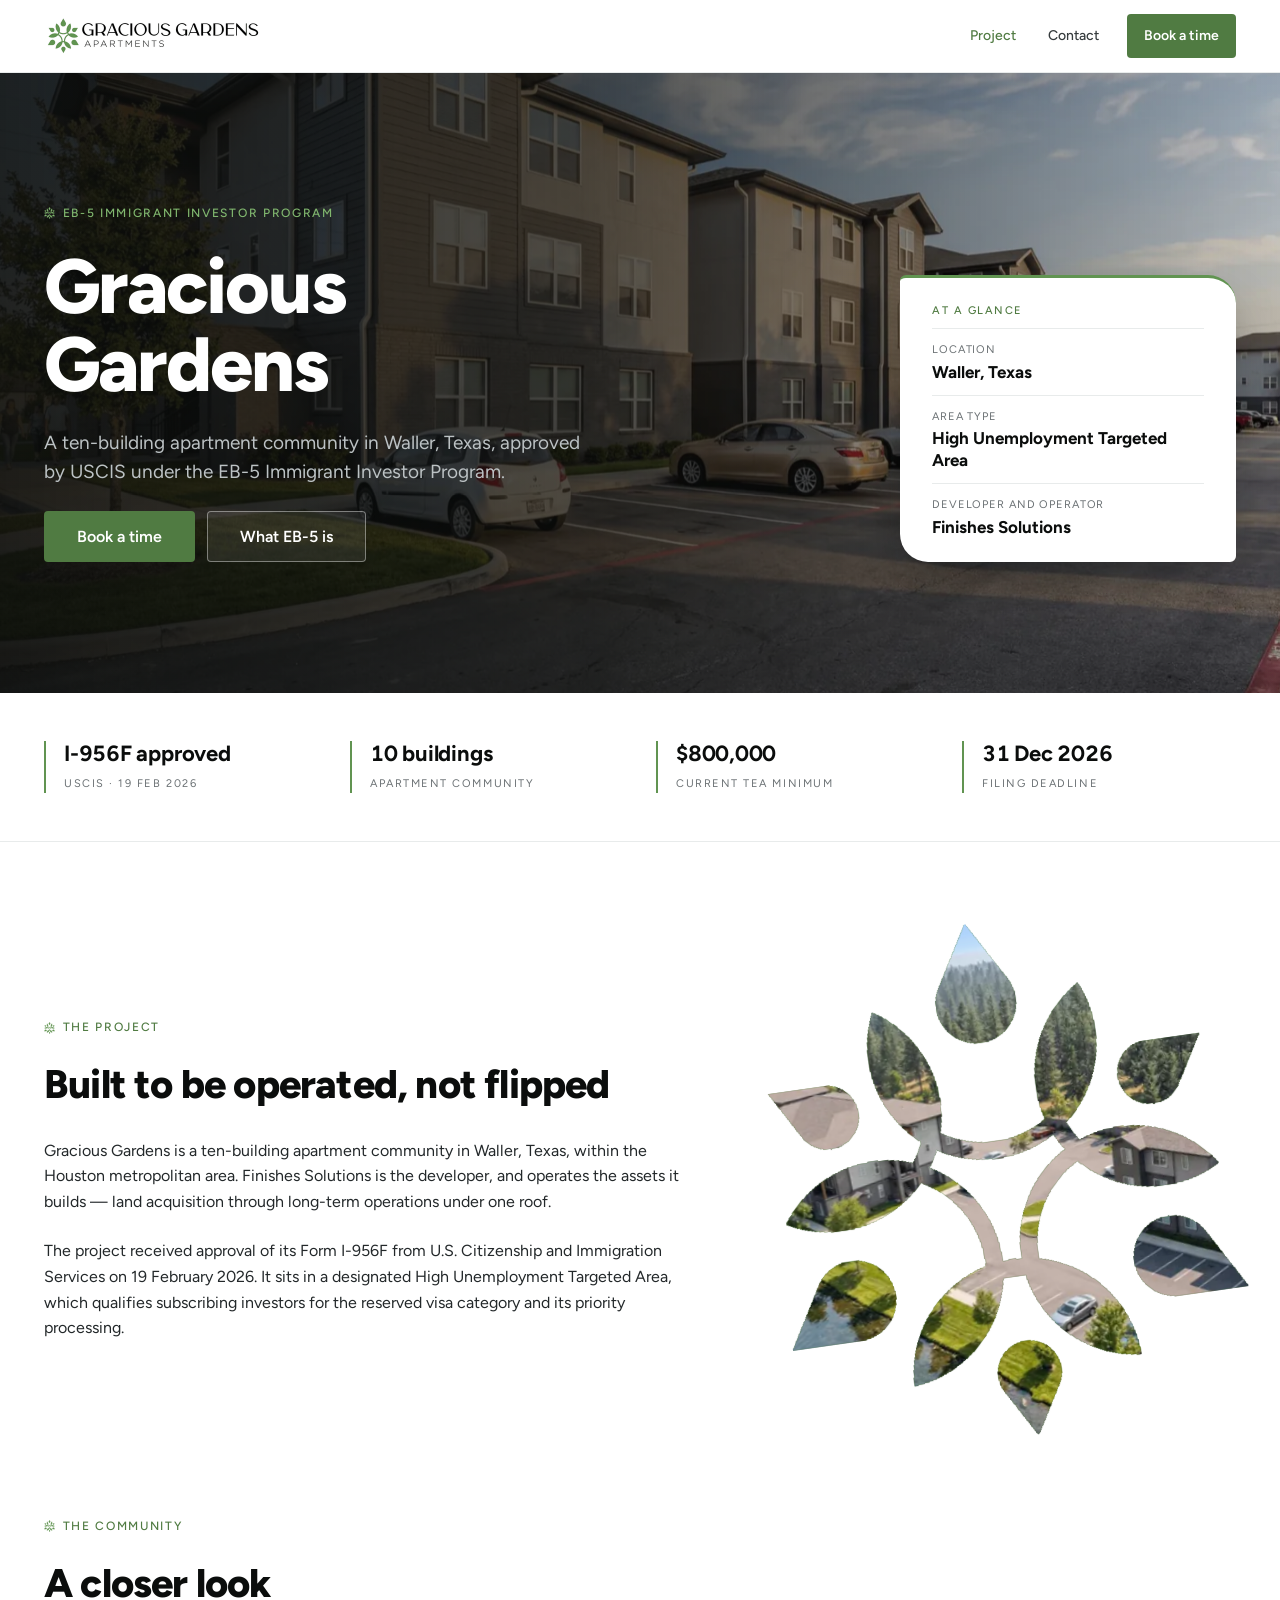
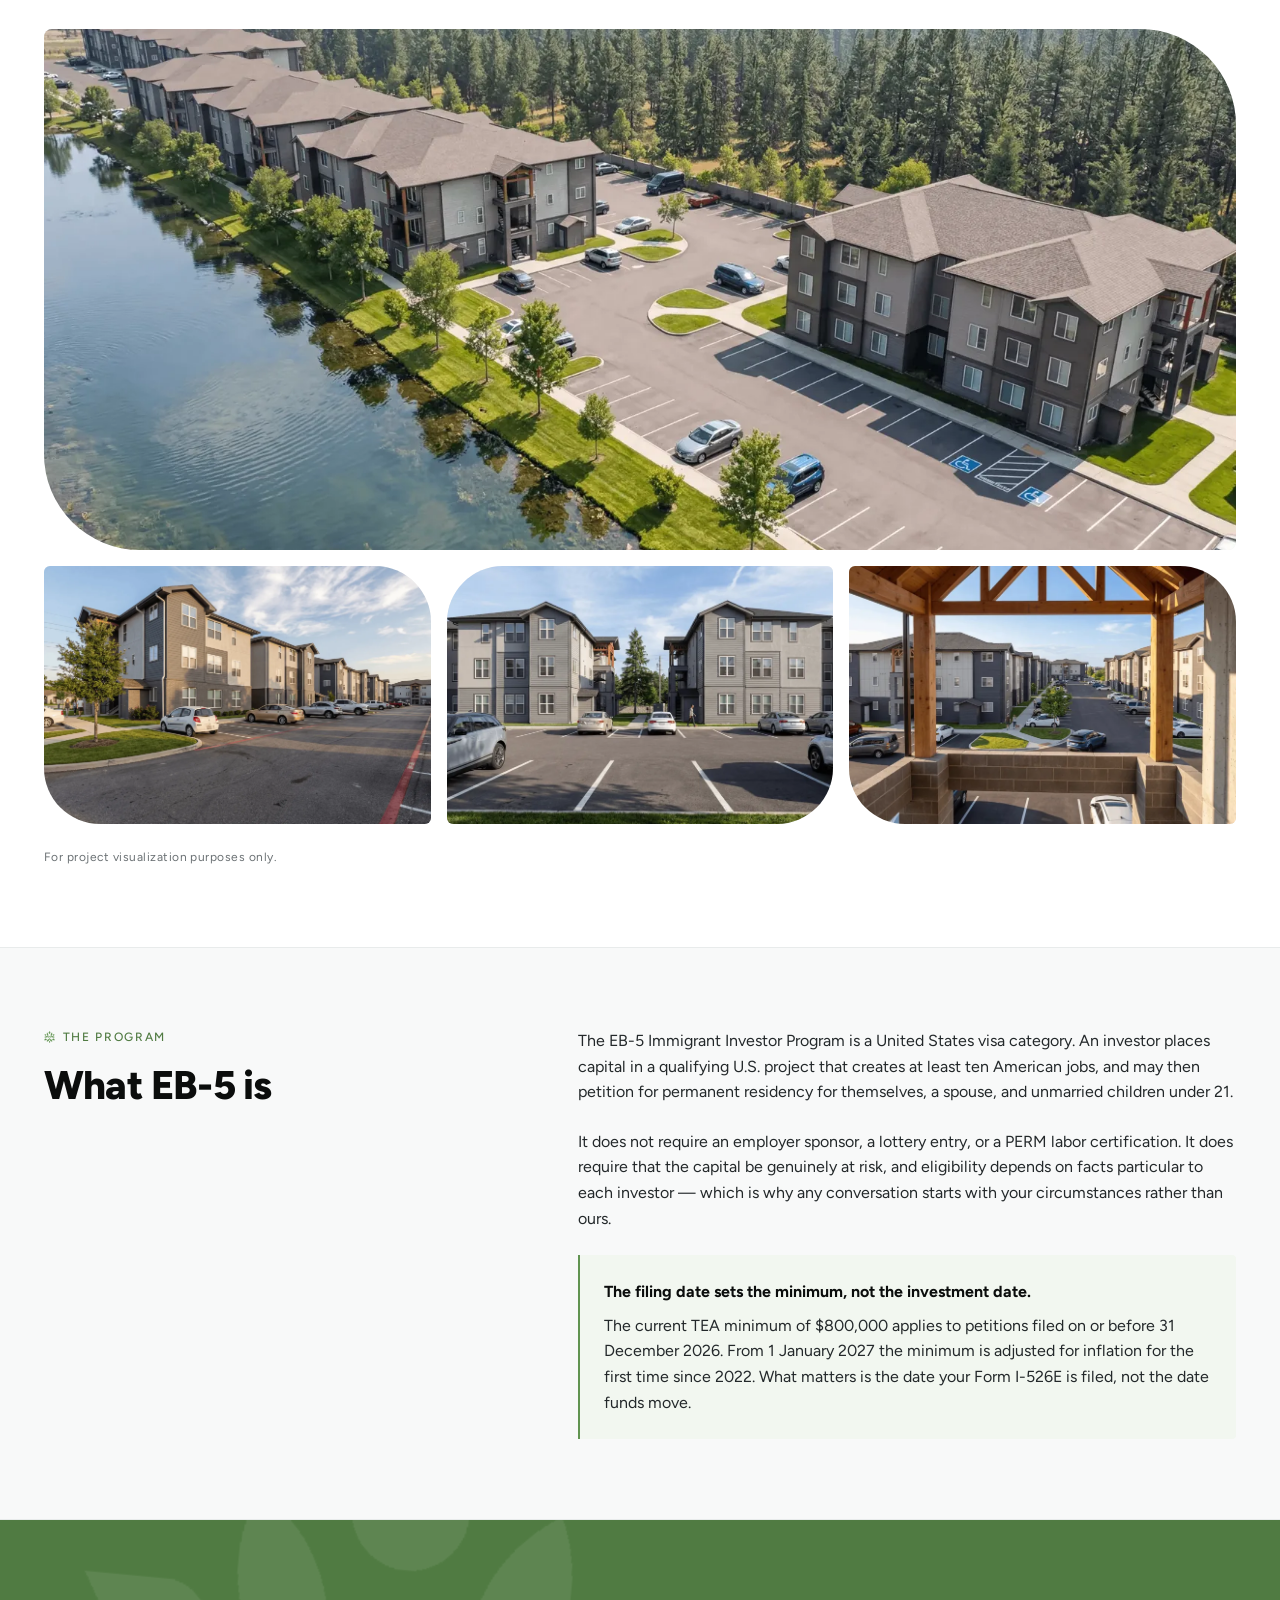
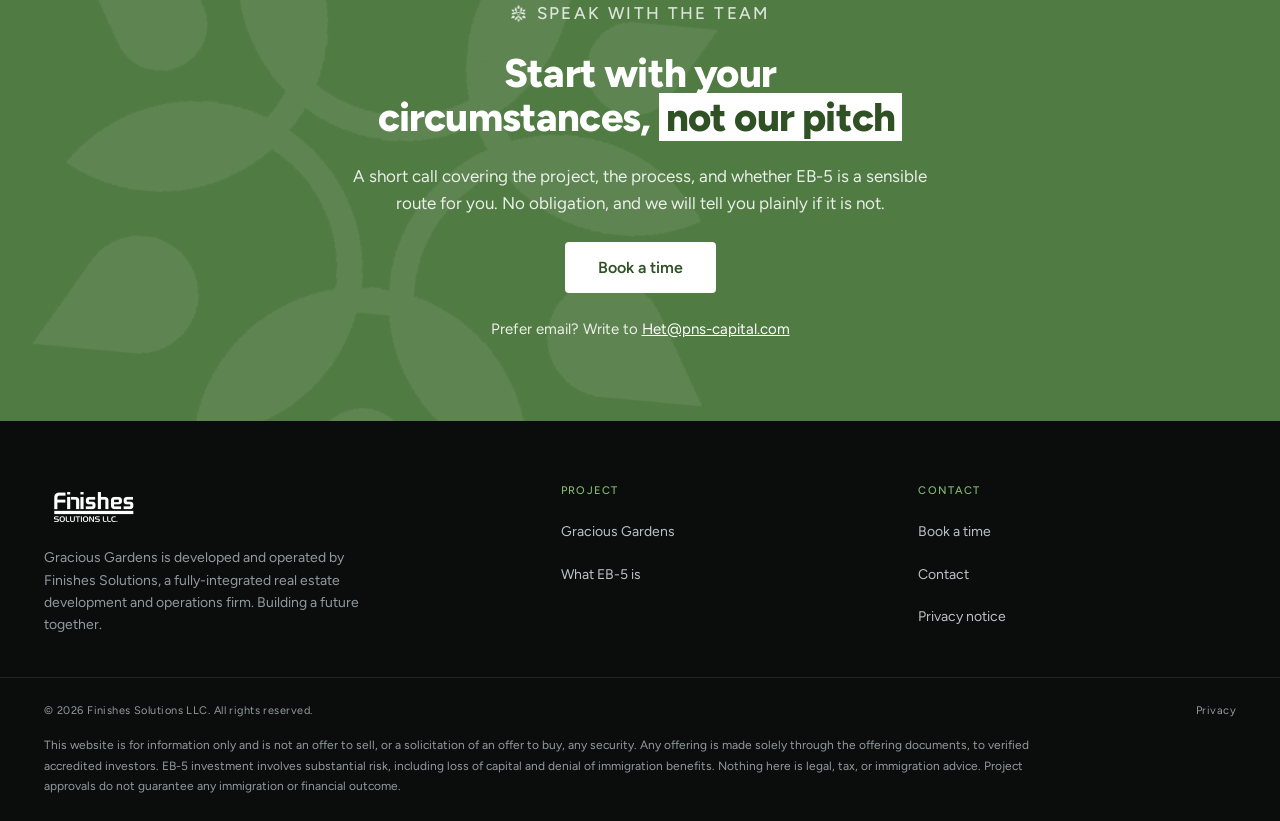
==== commit cafbc124: "Use Figtree for all text; drop Montserrat and IBM Plex Mono Figtree (Google Fonts, SIL Open Font Lic" ====
--- a/site/index.html
+++ b/site/index.html
@@ -16,7 +16,7 @@
 <link rel="apple-touch-icon" href="assets/apple-touch-icon.png">
 <link rel="preconnect" href="https://fonts.googleapis.com">
 <link rel="preconnect" href="https://fonts.gstatic.com" crossorigin>
-<link rel="stylesheet" href="https://fonts.googleapis.com/css2?family=Montserrat:wght@400;500;600;700;800&family=IBM+Plex+Mono:wght@400;500;600&display=swap">
+<link rel="stylesheet" href="https://fonts.googleapis.com/css2?family=Figtree:wght@400;500;600;700;800&display=swap">
 <link rel="stylesheet" href="styles.css">
 <script>document.documentElement.classList.add('js')</script>
 <script src="assets/site.js" defer></script>
--- a/site/styles.css
+++ b/site/styles.css
@@ -23,9 +23,9 @@
   --border-default:var(--ink-200);
 
   /* Type */
-  --font-display:'Montserrat',system-ui,-apple-system,sans-serif;
-  --font-body:'Montserrat',system-ui,-apple-system,sans-serif;
-  --font-mono:'IBM Plex Mono',ui-monospace,'SF Mono',Menlo,monospace;
+  --font-display:'Figtree',system-ui,-apple-system,sans-serif;
+  --font-body:'Figtree',system-ui,-apple-system,sans-serif;
+  --font-mono:'Figtree',system-ui,-apple-system,sans-serif;
   --tracking-label:0.14em;
 
   /* Space / radius / shadow / motion */
@@ -167,7 +167,7 @@
 .stats-grid{display:grid;grid-template-columns:repeat(4,minmax(0,1fr));gap:var(--space-6)}
 .stat{border-left:2px solid var(--green-500);padding-left:18px;display:flex;flex-direction:column;gap:var(--space-2);min-width:0}
 .stat-value{
-  font-family:var(--font-mono);font-size:1.25rem;font-weight:600;color:var(--text-strong);
+  font-family:var(--font-mono);font-size:1.375rem;font-weight:700;letter-spacing:-0.01em;color:var(--text-strong);
   line-height:1.2;font-variant-numeric:tabular-nums;
 }
 .stat-label{font-family:var(--font-mono);font-size:0.6875rem;letter-spacing:var(--tracking-label);text-transform:uppercase;color:var(--text-muted)}
@@ -247,6 +247,7 @@
 .email-card{position:sticky;top:96px;border-top:3px solid var(--green-500);border-radius:var(--leaf-sm)}
 .email-card .btn{align-self:flex-start}
 .email-alt{font-size:0.9375rem;color:var(--text-muted);overflow-wrap:anywhere}
+.email-alt a,.hero-note a,.cta-alt a{white-space:nowrap}
 .checklist{list-style:none;margin:0;padding:0;display:flex;flex-direction:column;gap:var(--space-3)}
 .checklist li{position:relative;padding-left:1.75rem}
 .checklist li::before{
@@ -283,8 +284,8 @@
 .footer-brand img{height:46px;width:auto;align-self:flex-start;max-width:none}
 .footer-brand p{font-size:0.875rem;line-height:1.6;color:var(--ink-400)}
 .footer-col h2{font-family:var(--font-mono);font-size:0.6875rem;font-weight:500;letter-spacing:0.12em;text-transform:uppercase;color:var(--green-400);margin-bottom:var(--space-4)}
-.footer-col ul{list-style:none;padding:0;margin:0;display:flex;flex-direction:column;gap:var(--space-3)}
-.footer-col a{font-size:0.875rem;color:var(--ink-300);text-decoration:none}
+.footer-col ul{list-style:none;padding:0;margin:0;display:flex;flex-direction:column;gap:var(--space-1,0.25rem)}
+.footer-col a{display:inline-block;padding-block:0.5rem;font-size:0.875rem;color:var(--ink-300);text-decoration:none}
 .footer-col a:hover{color:var(--white);text-decoration:underline}
 .footer-legal{border-top:1px solid rgba(255,255,255,0.1)}
 .footer-legal .container{padding-block:var(--space-5);display:flex;flex-direction:column;gap:var(--space-4)}
@@ -319,6 +320,11 @@
   .hero-photo::before{background-image:linear-gradient(180deg,rgba(11,13,12,0.6) 0%,rgba(11,13,12,0.88) 100%)}
   .brand-link img{height:34px}
 }
+@media (max-width:400px){
+  :root{--gutter:1rem}
+  .brand-link img{height:30px}
+  .site-header .container{gap:var(--space-3)}
+}
 @media (prefers-reduced-motion:no-preference){
   html{scroll-behavior:smooth}
 
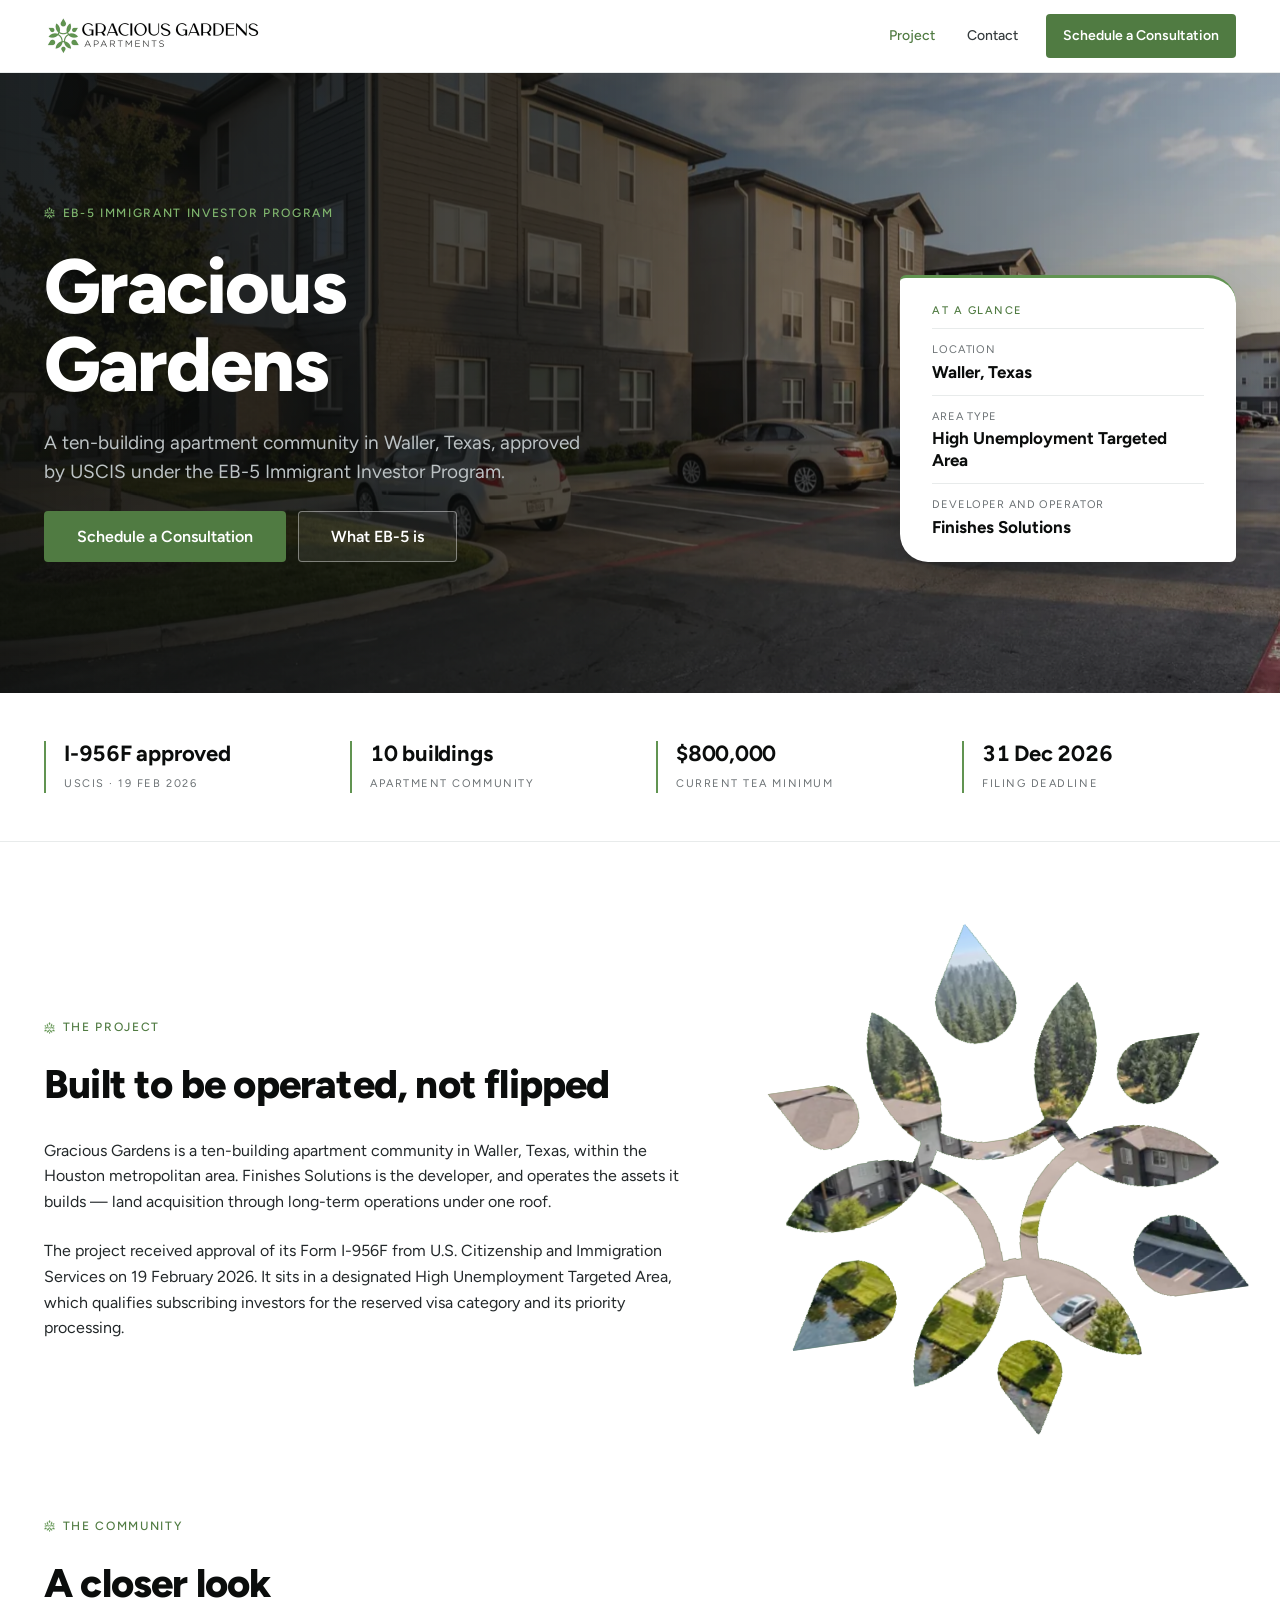
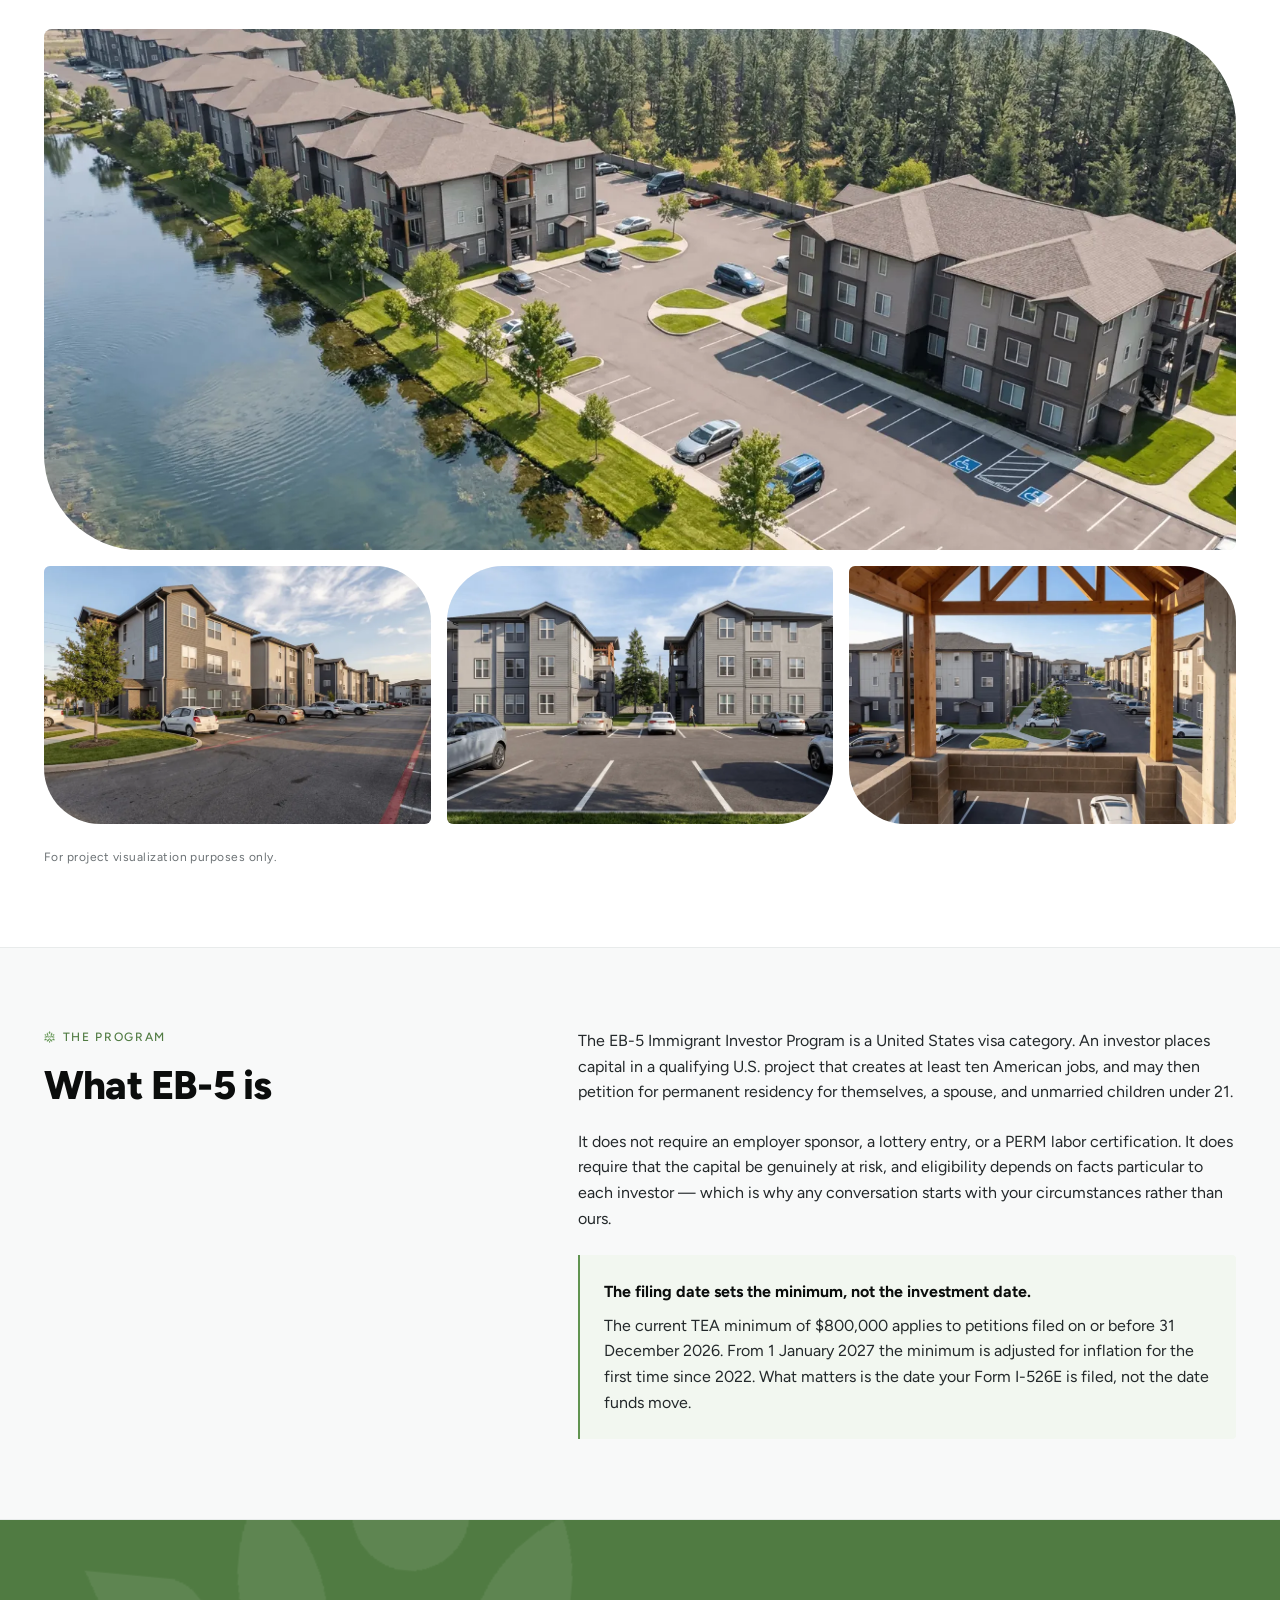
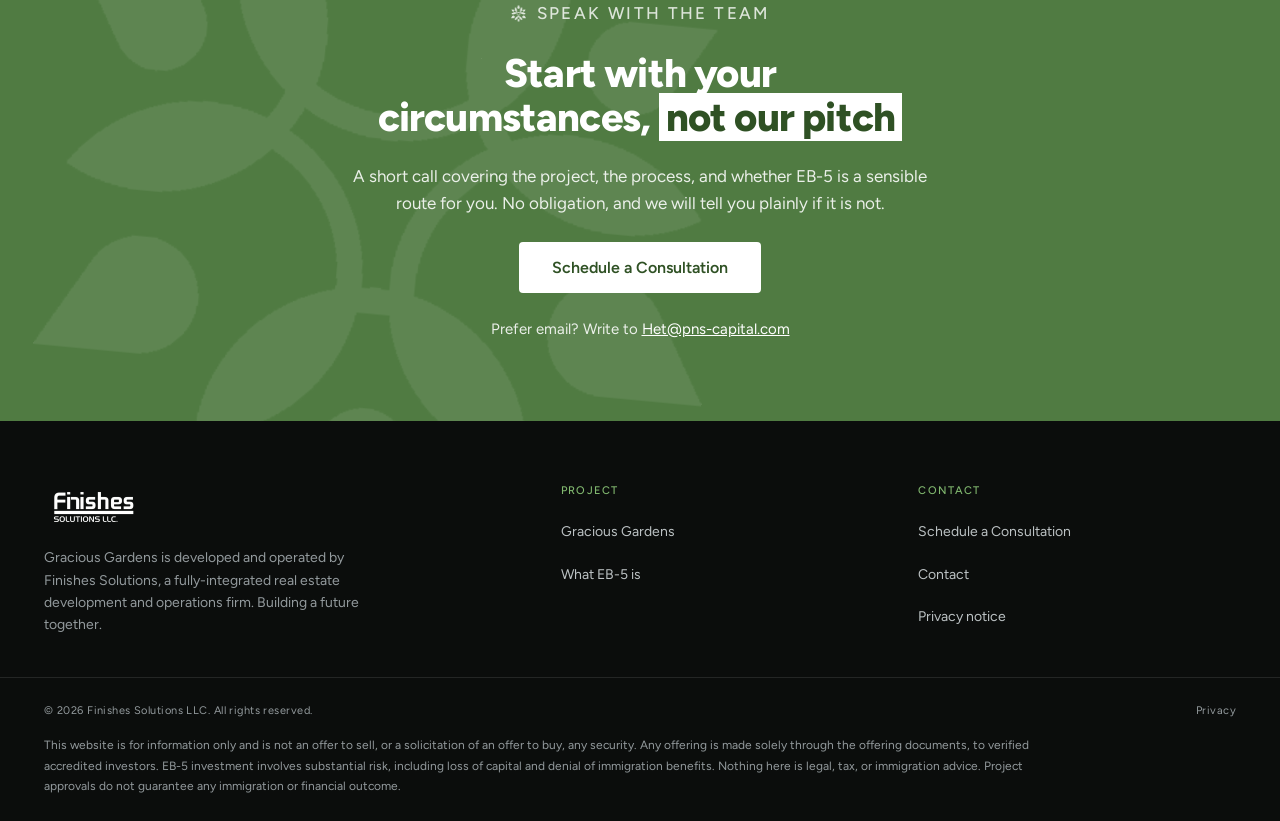
==== commit 6f5dc743: "Rename "Book a time" buttons to "Schedule a Consultation" Co-Authored-By: Claude Opus 5.5 <noreply@a" ====
--- a/site/index.html
+++ b/site/index.html
@@ -33,7 +33,7 @@
         <a href="index.html" aria-current="page">Project</a>
         <a href="contact.html">Contact</a>
       </nav>
-      <a class="btn btn-primary btn-sm" href="https://bookings.cloud.microsoft/book/GraciousGardensEB51@finishesetc.net/" target="_blank" rel="noopener">Book a time<span class="visually-hidden"> (opens in a new tab)</span></a>
+      <a class="btn btn-primary btn-sm" href="https://bookings.cloud.microsoft/book/GraciousGardensEB51@finishesetc.net/" target="_blank" rel="noopener">Schedule a Consultation<span class="visually-hidden"> (opens in a new tab)</span></a>
     </div>
   </div>
 </header>
@@ -49,7 +49,7 @@
           <h1><span class="line"><span>Gracious</span></span> <span class="line"><span>Gardens</span></span></h1>
           <p class="lede">A ten-building apartment community in Waller, Texas, approved by USCIS under the EB-5 Immigrant Investor Program.</p>
           <div class="btn-group">
-            <a class="btn btn-primary btn-lg" href="https://bookings.cloud.microsoft/book/GraciousGardensEB51@finishesetc.net/" target="_blank" rel="noopener">Book a time<span class="visually-hidden"> (opens in a new tab)</span></a>
+            <a class="btn btn-primary btn-lg" href="https://bookings.cloud.microsoft/book/GraciousGardensEB51@finishesetc.net/" target="_blank" rel="noopener">Schedule a Consultation<span class="visually-hidden"> (opens in a new tab)</span></a>
             <a class="btn btn-ghost btn-lg" href="#what-is-eb5">What EB-5 is</a>
           </div>
         </div>
@@ -149,7 +149,7 @@
       <p class="eyebrow" data-reveal>Speak with the team</p>
       <h2 data-reveal>Start with your circumstances, <span class="hl">not our pitch</span></h2>
       <p data-reveal>A short call covering the project, the process, and whether EB-5 is a sensible route for you. No obligation, and we will tell you plainly if it is not.</p>
-      <a data-reveal class="btn btn-inverse btn-lg" href="https://bookings.cloud.microsoft/book/GraciousGardensEB51@finishesetc.net/" target="_blank" rel="noopener">Book a time<span class="visually-hidden"> (opens in a new tab)</span></a>
+      <a data-reveal class="btn btn-inverse btn-lg" href="https://bookings.cloud.microsoft/book/GraciousGardensEB51@finishesetc.net/" target="_blank" rel="noopener">Schedule a Consultation<span class="visually-hidden"> (opens in a new tab)</span></a>
       <p class="cta-alt" data-reveal>Prefer email? Write to <a href="mailto:Het@pns-capital.com?subject=Gracious%20Gardens%20EB-5%20inquiry&amp;body=Hello%2C%0D%0A%0D%0AI%27d%20like%20to%20learn%20more%20about%20the%20Gracious%20Gardens%20EB-5%20project.%0D%0A%0D%0AName%3A%0D%0APhone%20%28with%20country%20code%29%3A%0D%0ACountry%20of%20birth%3A%0D%0ACurrent%20immigration%20status%3A%0D%0AWhen%20I%20could%20file%20an%20I-526E%20petition%3A%0D%0AAccredited%20investor%20%28yes%20/%20no%20/%20not%20sure%29%3A%0D%0AWorking%20with%20an%20immigration%20attorney%20%28yes%20/%20no%29%3A%0D%0A%0D%0AMy%20questions%3A%0D%0A%0D%0A">Het@pns-capital.com</a></p>
     </div>
   </div>
@@ -172,7 +172,7 @@
     <div class="footer-col">
       <h2>Contact</h2>
       <ul>
-        <li><a href="https://bookings.cloud.microsoft/book/GraciousGardensEB51@finishesetc.net/" target="_blank" rel="noopener">Book a time<span class="visually-hidden"> (opens in a new tab)</span></a></li>
+        <li><a href="https://bookings.cloud.microsoft/book/GraciousGardensEB51@finishesetc.net/" target="_blank" rel="noopener">Schedule a Consultation<span class="visually-hidden"> (opens in a new tab)</span></a></li>
         <li><a href="contact.html">Contact</a></li>
         <li><a href="privacy.html">Privacy notice</a></li>
       </ul>
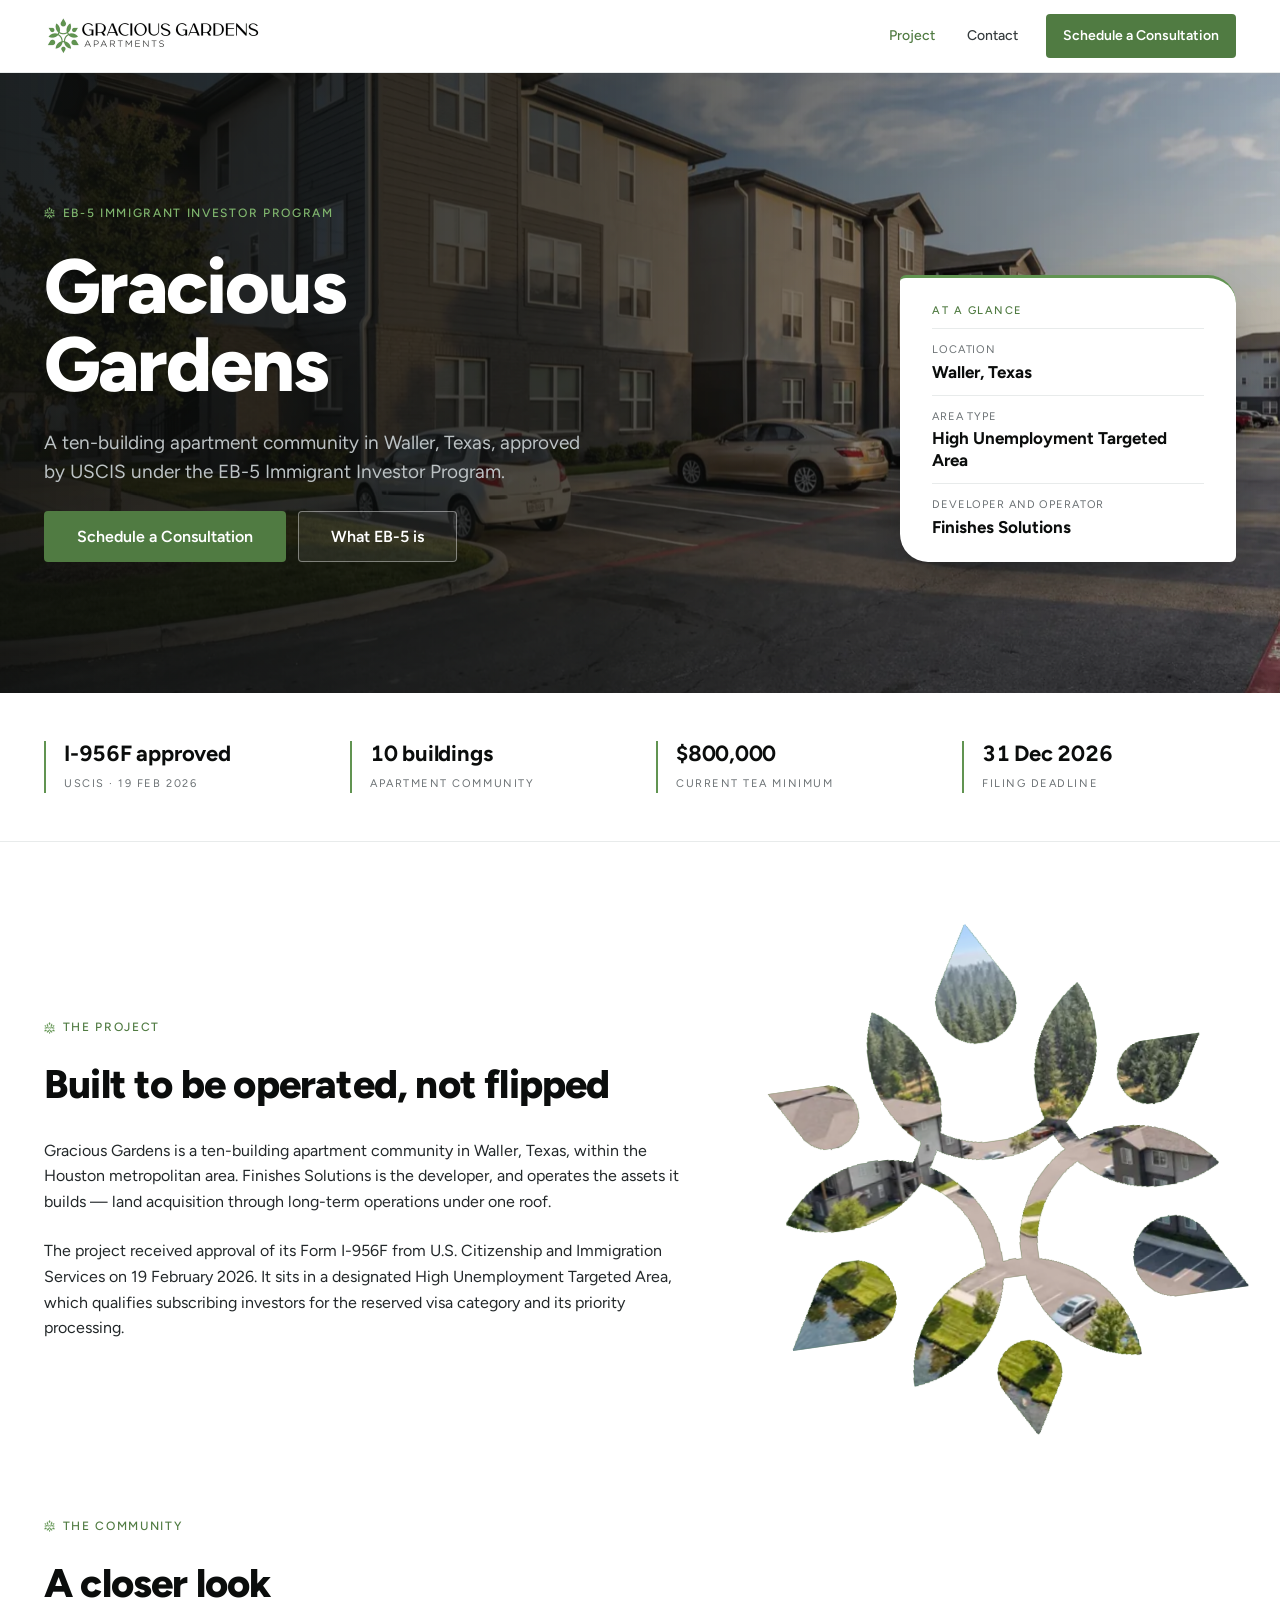
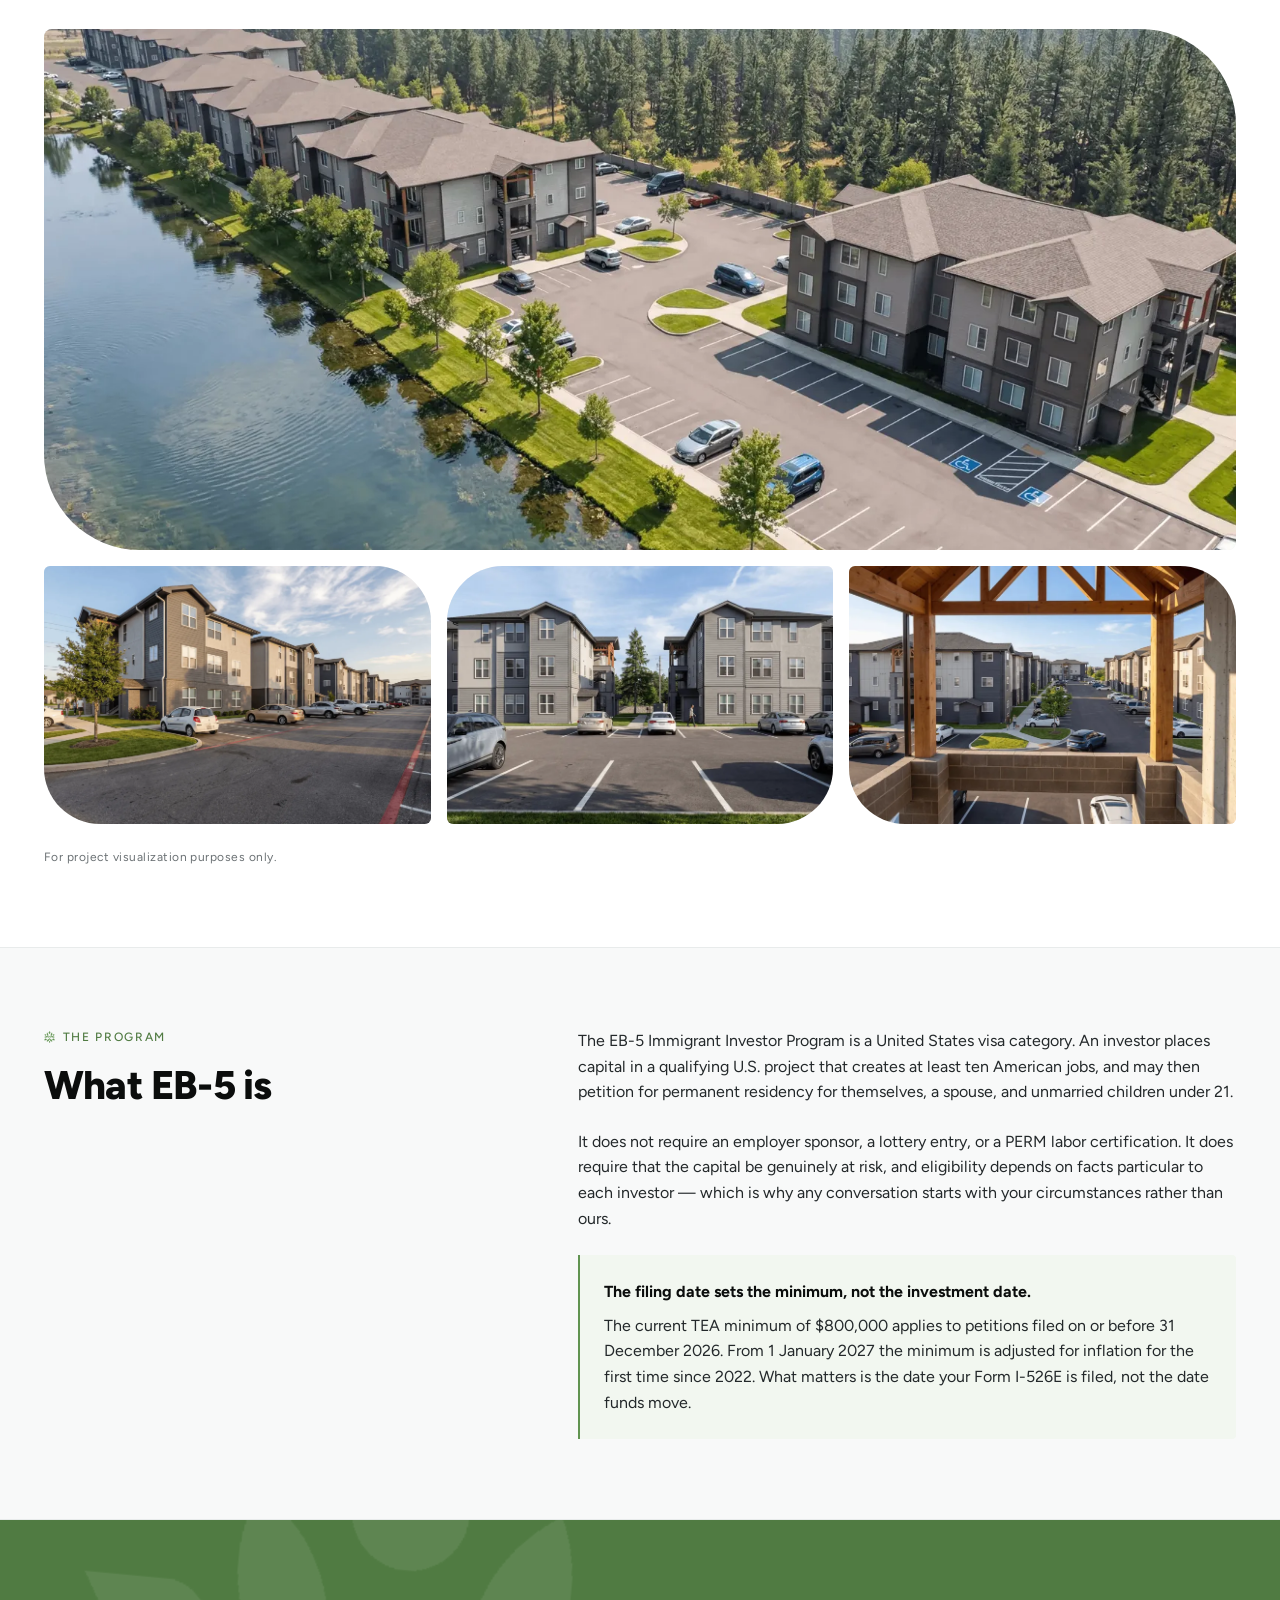
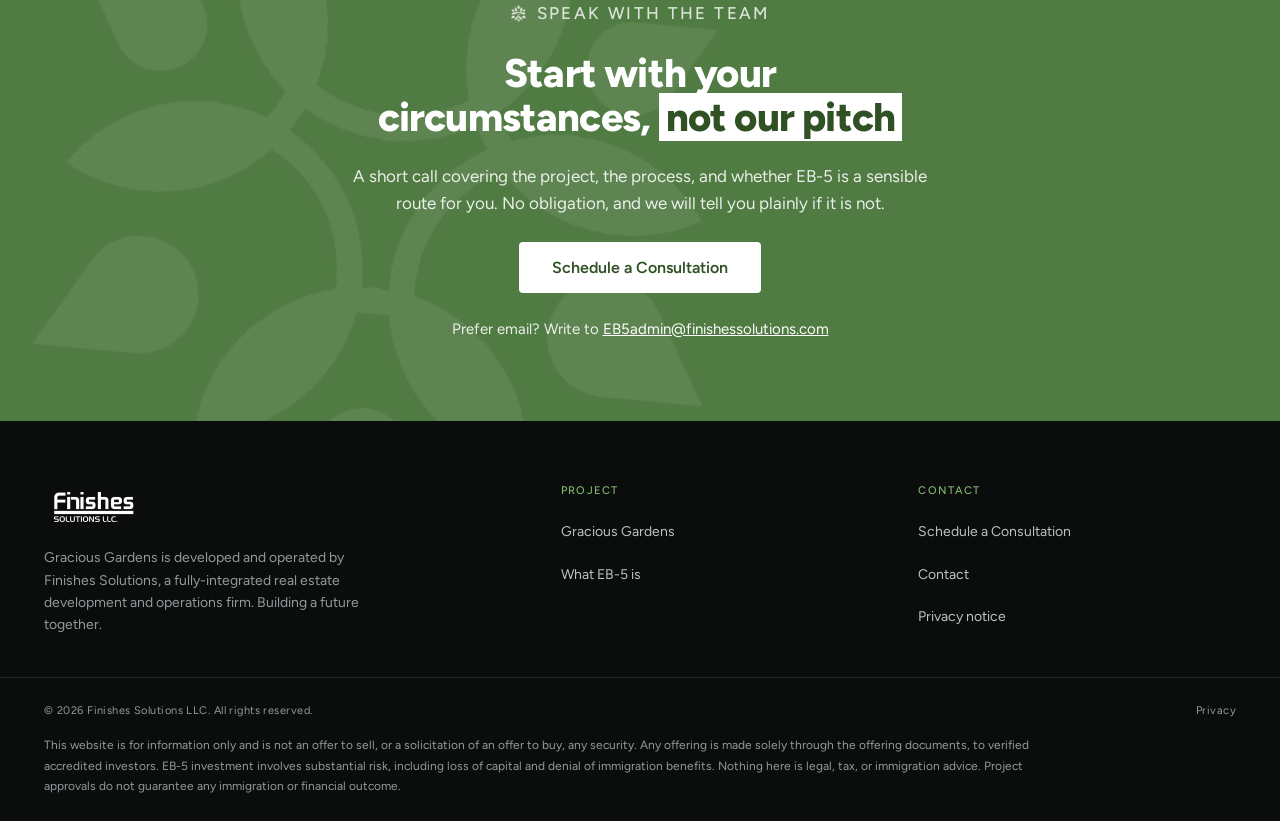
==== commit 5138d2b6: "Replace PNS Capital references with Finishes Solutions Contact email changes from Het@pns-capital.co" ====
--- a/site/index.html
+++ b/site/index.html
@@ -150,7 +150,7 @@
       <h2 data-reveal>Start with your circumstances, <span class="hl">not our pitch</span></h2>
       <p data-reveal>A short call covering the project, the process, and whether EB-5 is a sensible route for you. No obligation, and we will tell you plainly if it is not.</p>
       <a data-reveal class="btn btn-inverse btn-lg" href="https://bookings.cloud.microsoft/book/GraciousGardensEB51@finishesetc.net/" target="_blank" rel="noopener">Schedule a Consultation<span class="visually-hidden"> (opens in a new tab)</span></a>
-      <p class="cta-alt" data-reveal>Prefer email? Write to <a href="mailto:Het@pns-capital.com?subject=Gracious%20Gardens%20EB-5%20inquiry&amp;body=Hello%2C%0D%0A%0D%0AI%27d%20like%20to%20learn%20more%20about%20the%20Gracious%20Gardens%20EB-5%20project.%0D%0A%0D%0AName%3A%0D%0APhone%20%28with%20country%20code%29%3A%0D%0ACountry%20of%20birth%3A%0D%0ACurrent%20immigration%20status%3A%0D%0AWhen%20I%20could%20file%20an%20I-526E%20petition%3A%0D%0AAccredited%20investor%20%28yes%20/%20no%20/%20not%20sure%29%3A%0D%0AWorking%20with%20an%20immigration%20attorney%20%28yes%20/%20no%29%3A%0D%0A%0D%0AMy%20questions%3A%0D%0A%0D%0A">Het@pns-capital.com</a></p>
+      <p class="cta-alt" data-reveal>Prefer email? Write to <a href="mailto:EB5admin@finishessolutions.com?subject=Gracious%20Gardens%20EB-5%20inquiry&amp;body=Hello%2C%0D%0A%0D%0AI%27d%20like%20to%20learn%20more%20about%20the%20Gracious%20Gardens%20EB-5%20project.%0D%0A%0D%0AName%3A%0D%0APhone%20%28with%20country%20code%29%3A%0D%0ACountry%20of%20birth%3A%0D%0ACurrent%20immigration%20status%3A%0D%0AWhen%20I%20could%20file%20an%20I-526E%20petition%3A%0D%0AAccredited%20investor%20%28yes%20/%20no%20/%20not%20sure%29%3A%0D%0AWorking%20with%20an%20immigration%20attorney%20%28yes%20/%20no%29%3A%0D%0A%0D%0AMy%20questions%3A%0D%0A%0D%0A">EB5admin@finishessolutions.com</a></p>
     </div>
   </div>
 
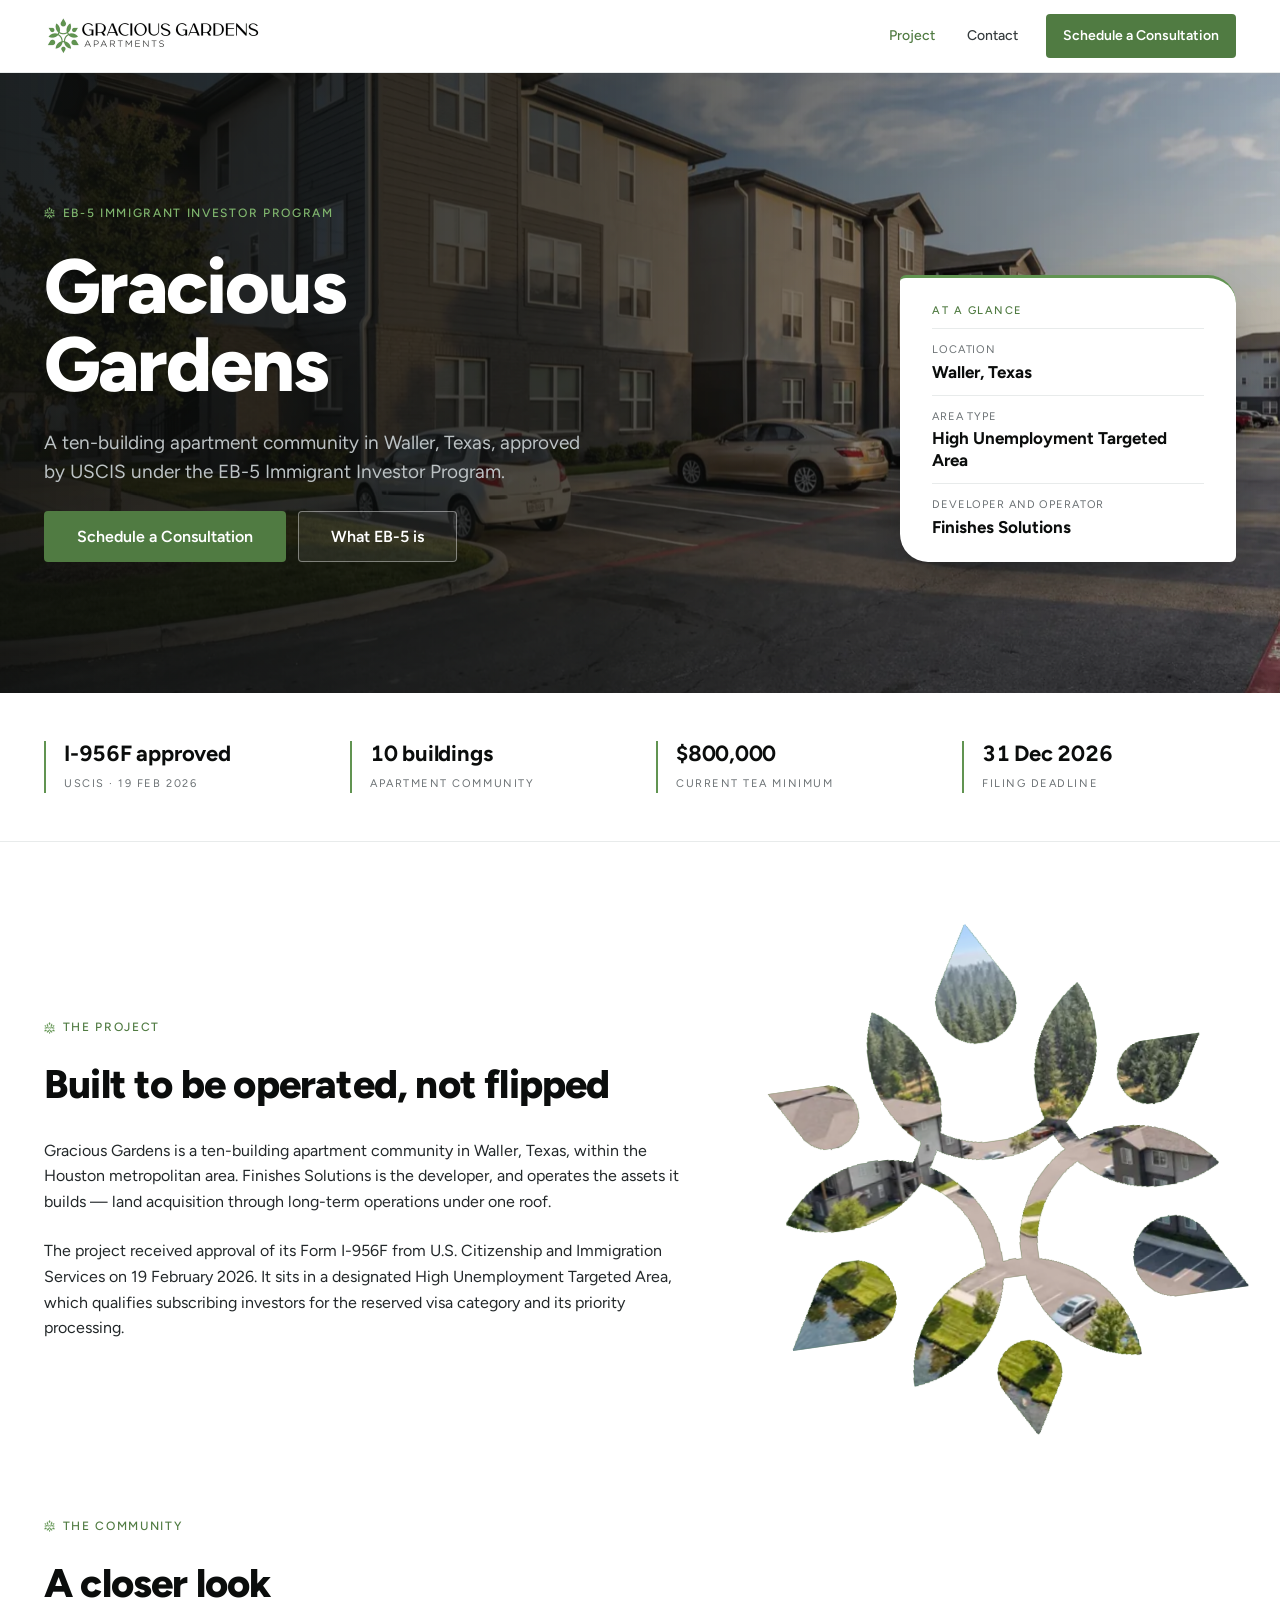
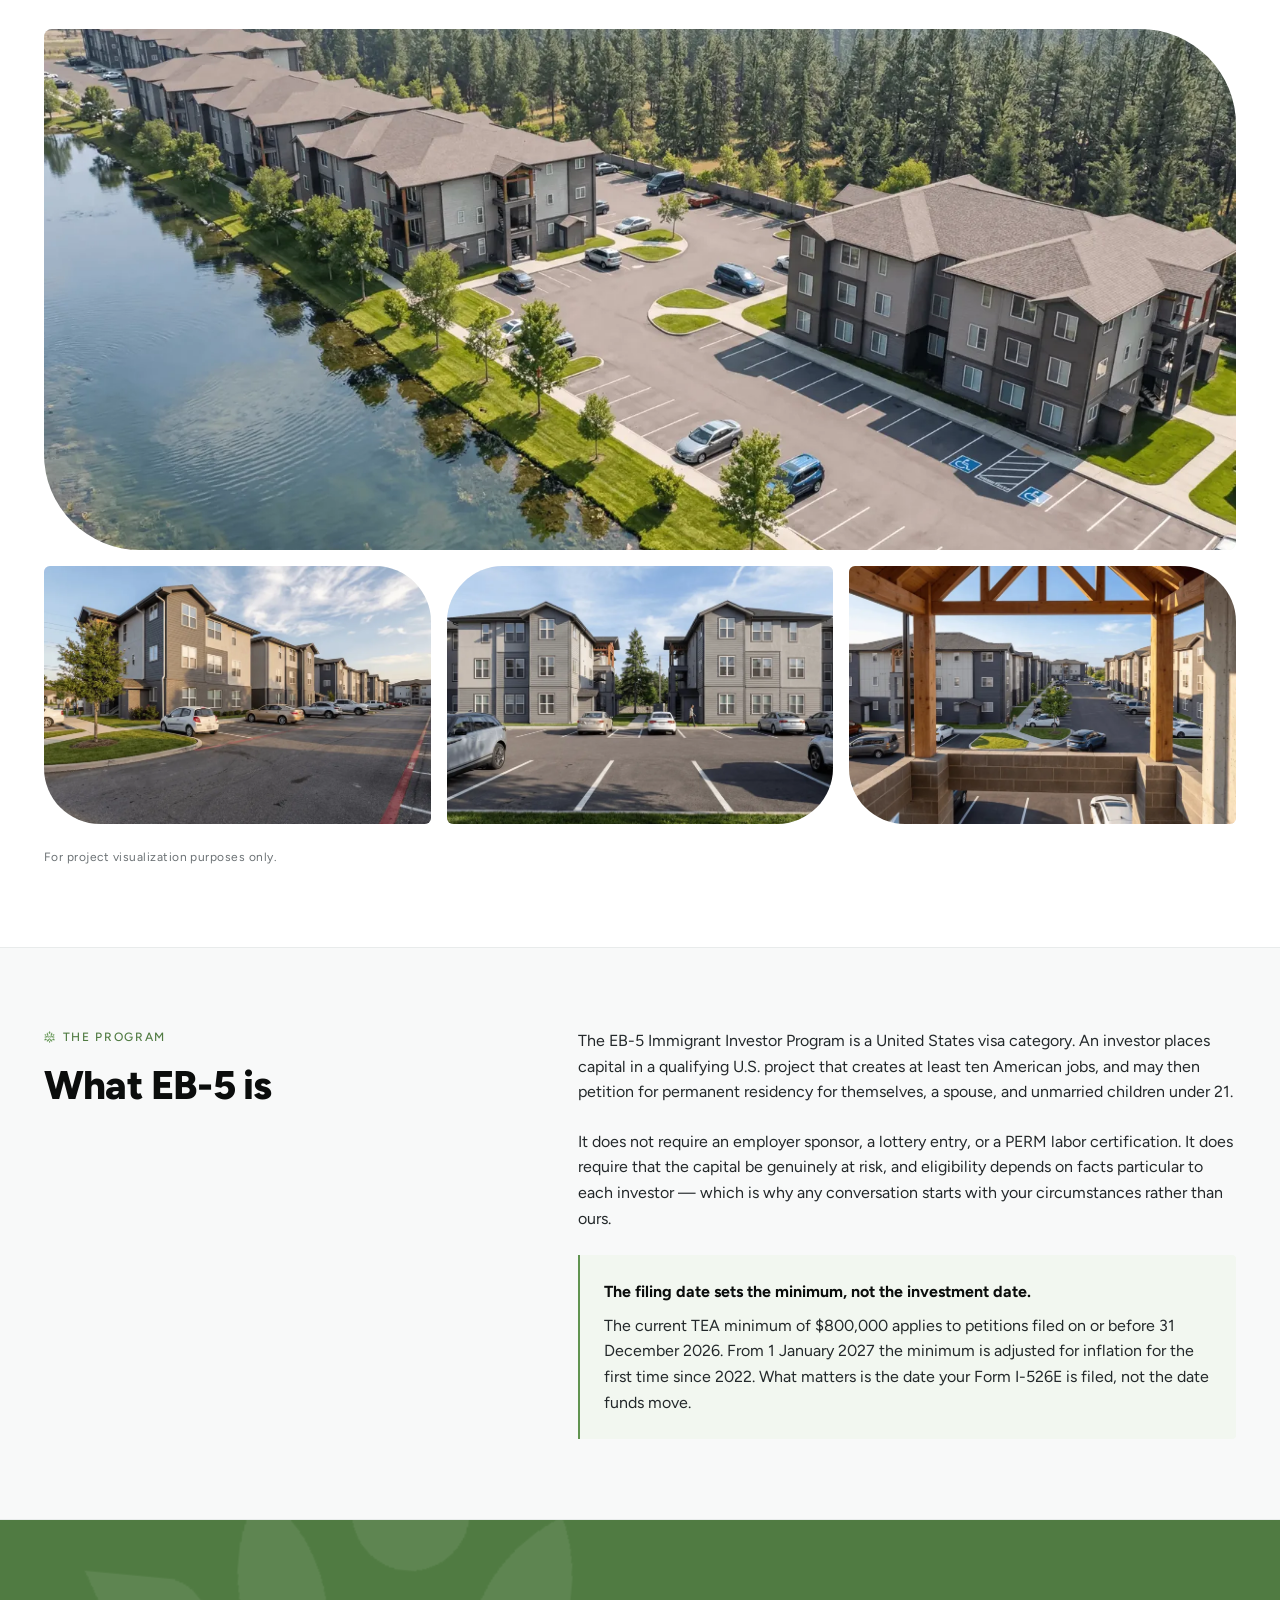
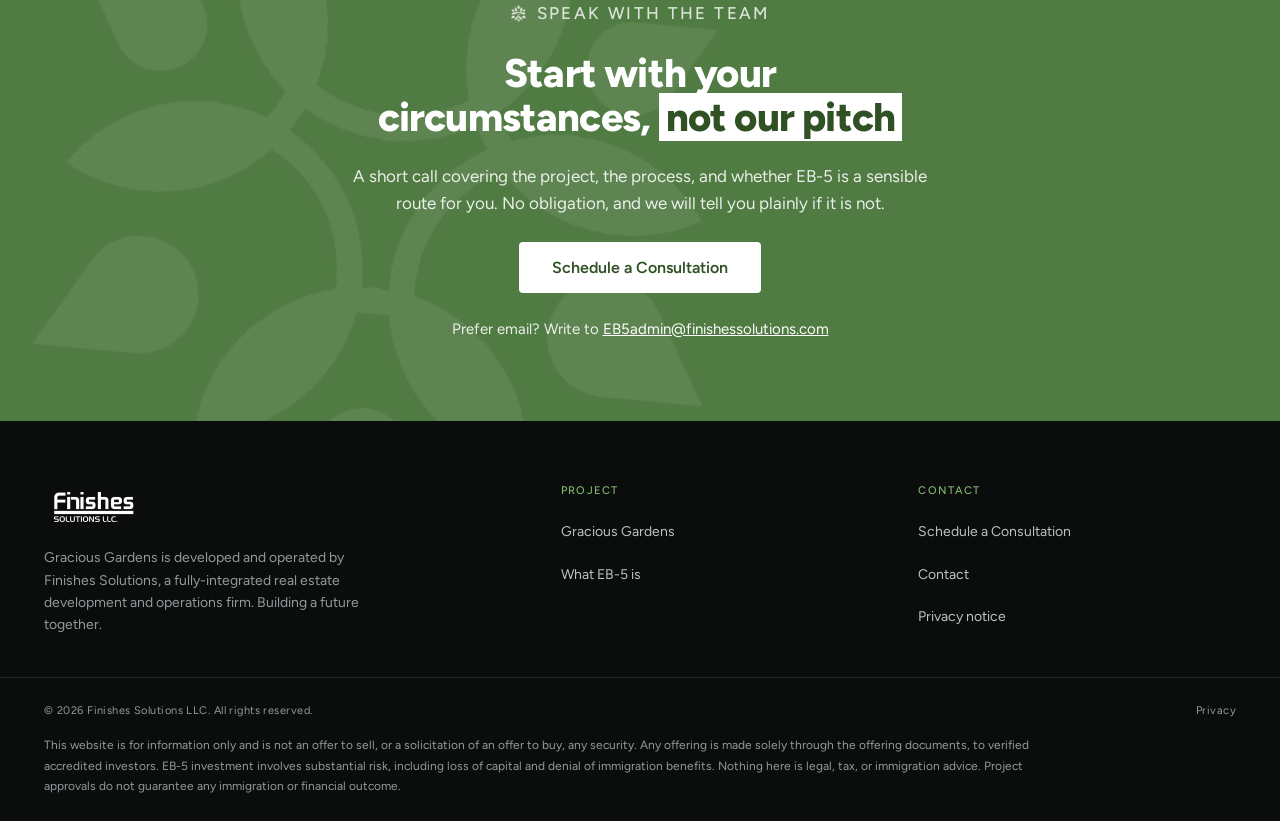
==== commit bdb0076d: "Add Google Analytics 4 and disclose it in the privacy notice Adds site/assets/analytics.js, loaded w" ====
--- a/site/index.html
+++ b/site/index.html
@@ -20,6 +20,7 @@
 <link rel="stylesheet" href="styles.css">
 <script>document.documentElement.classList.add('js')</script>
 <script src="assets/site.js" defer></script>
+<script src="assets/analytics.js" defer></script>
 </head>
 <body>
 
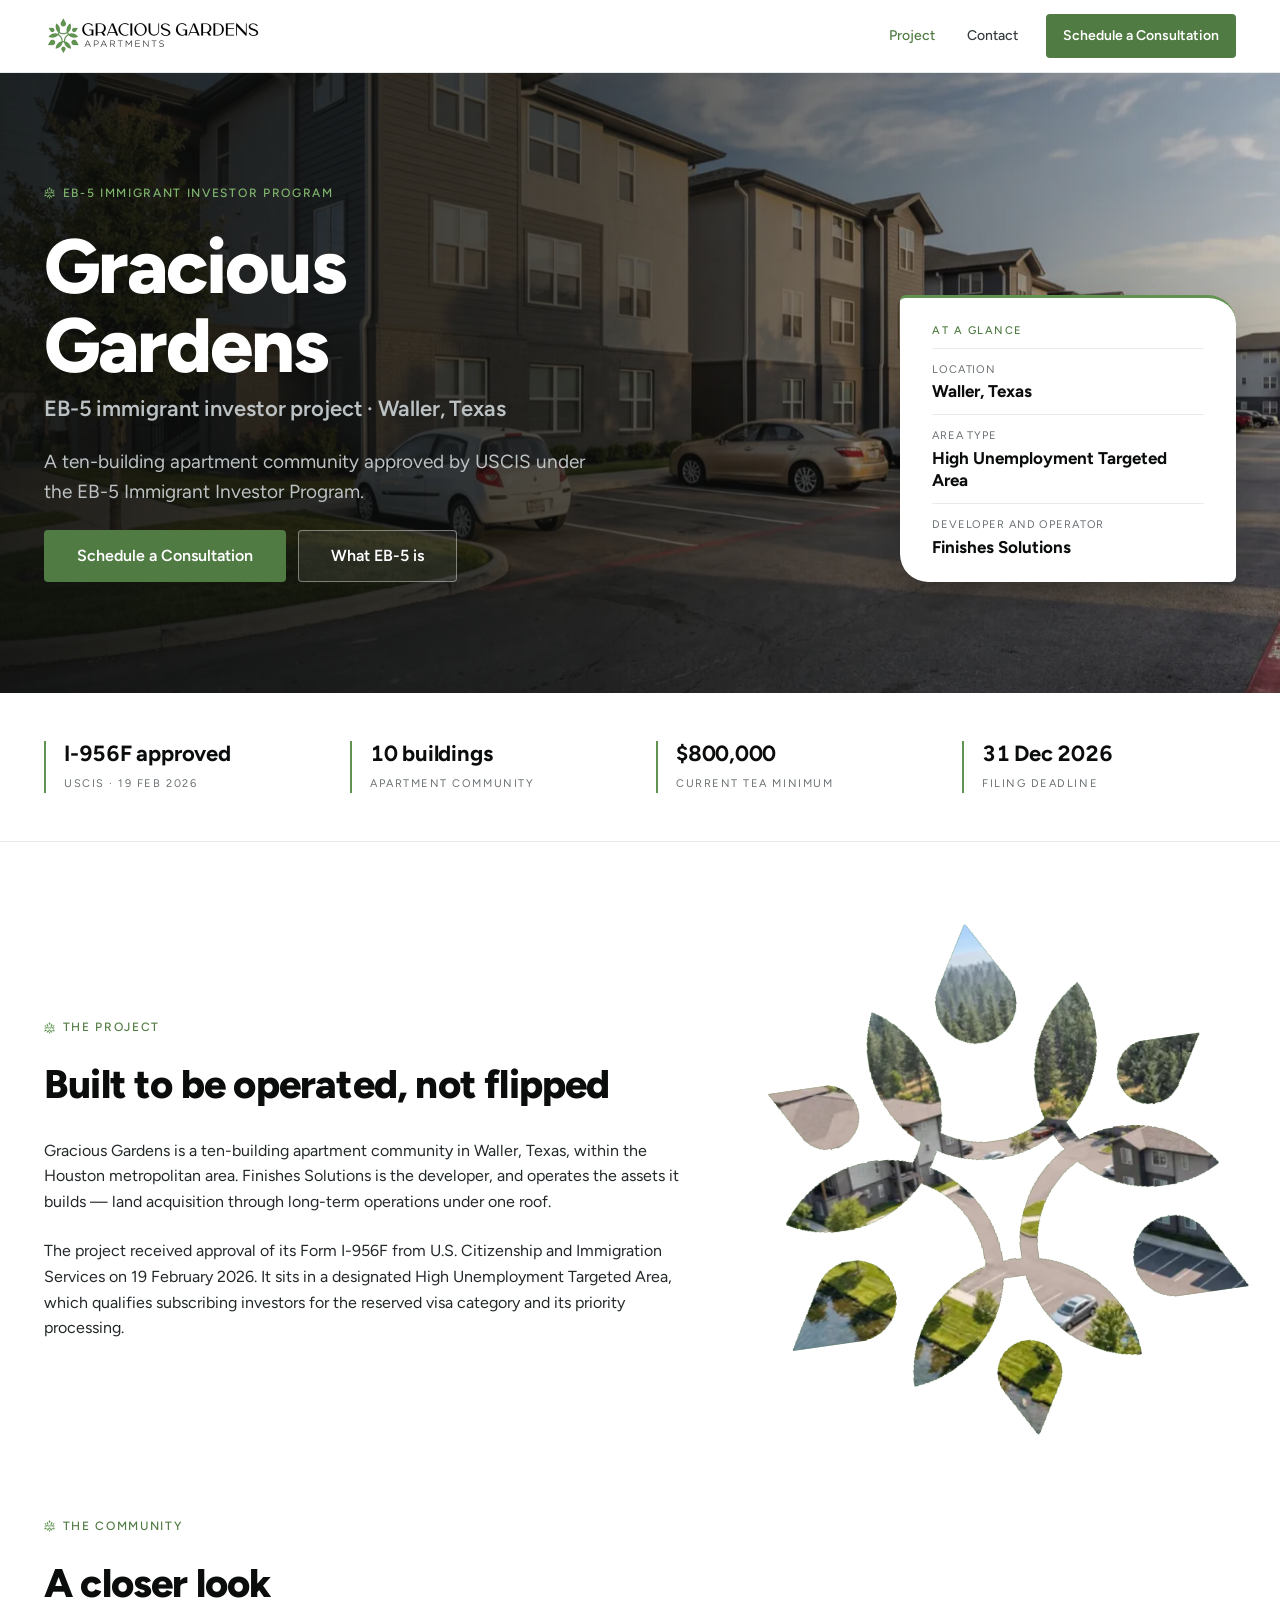
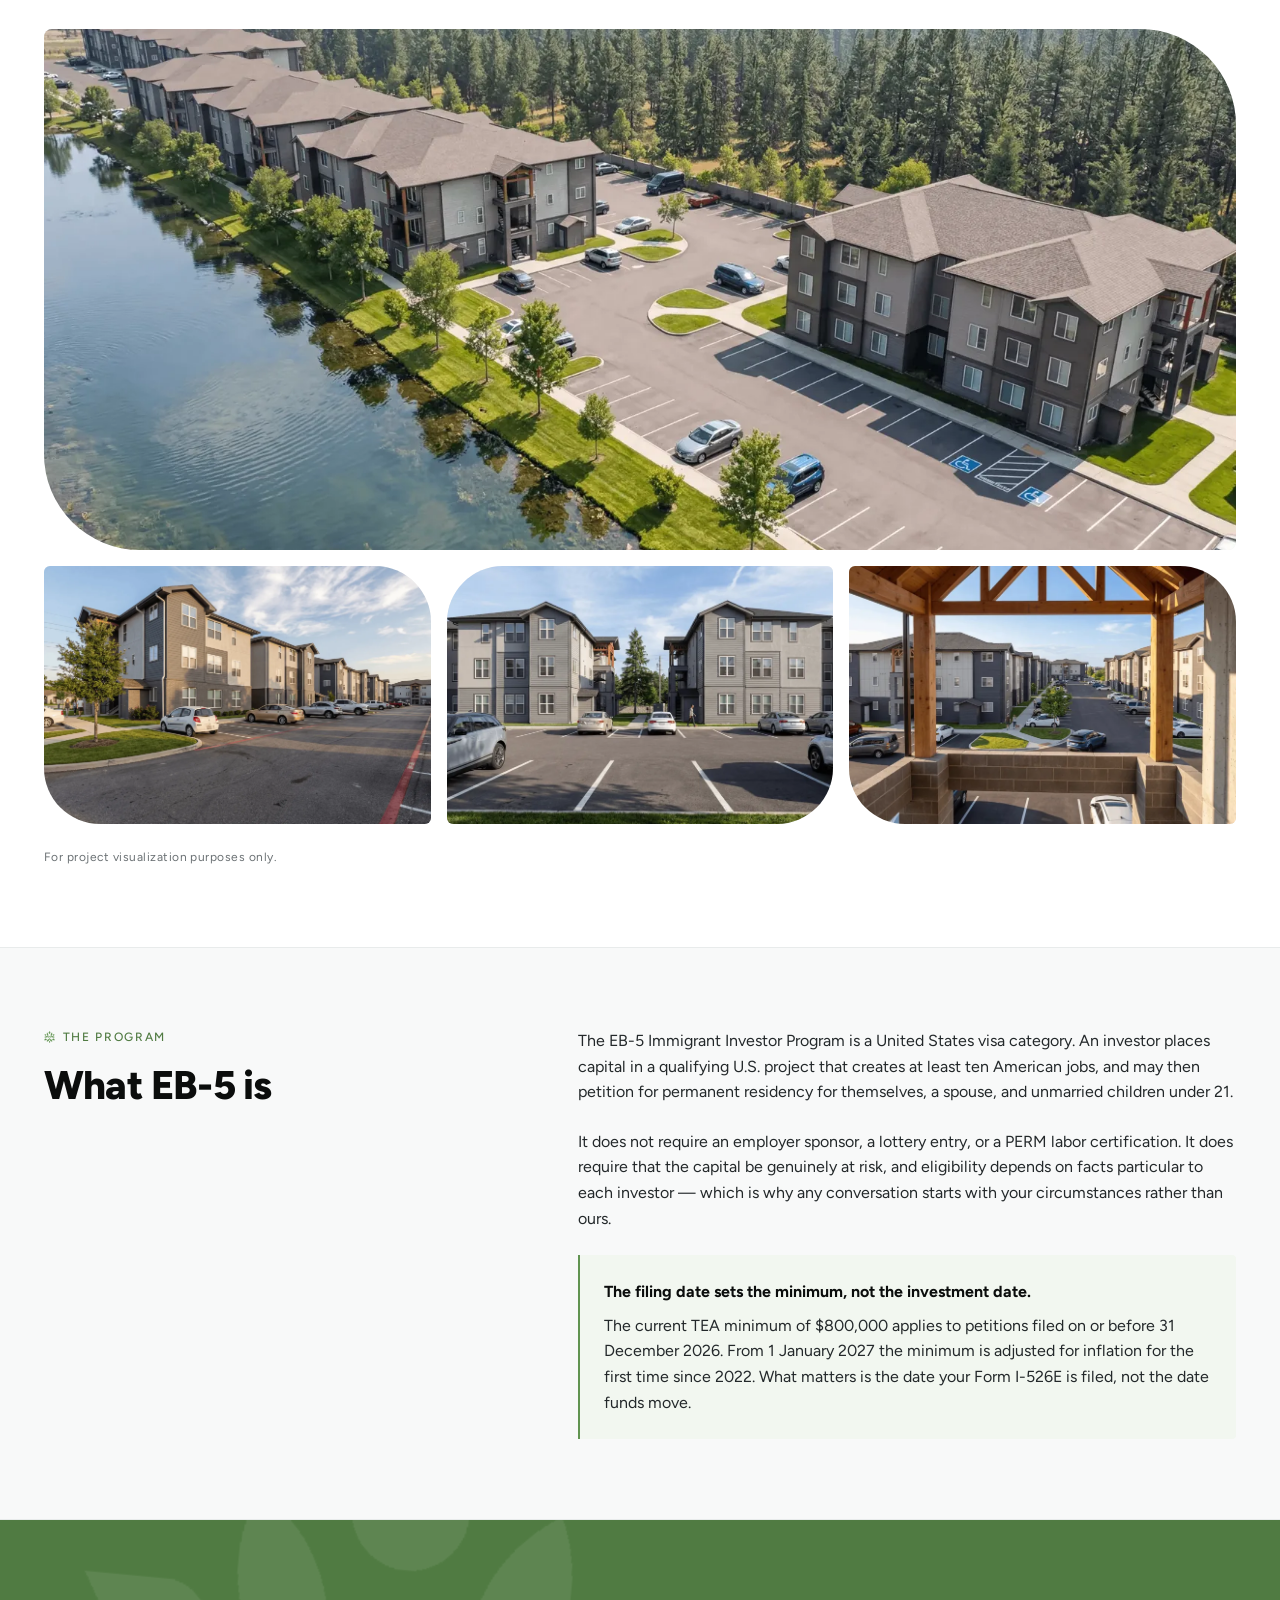
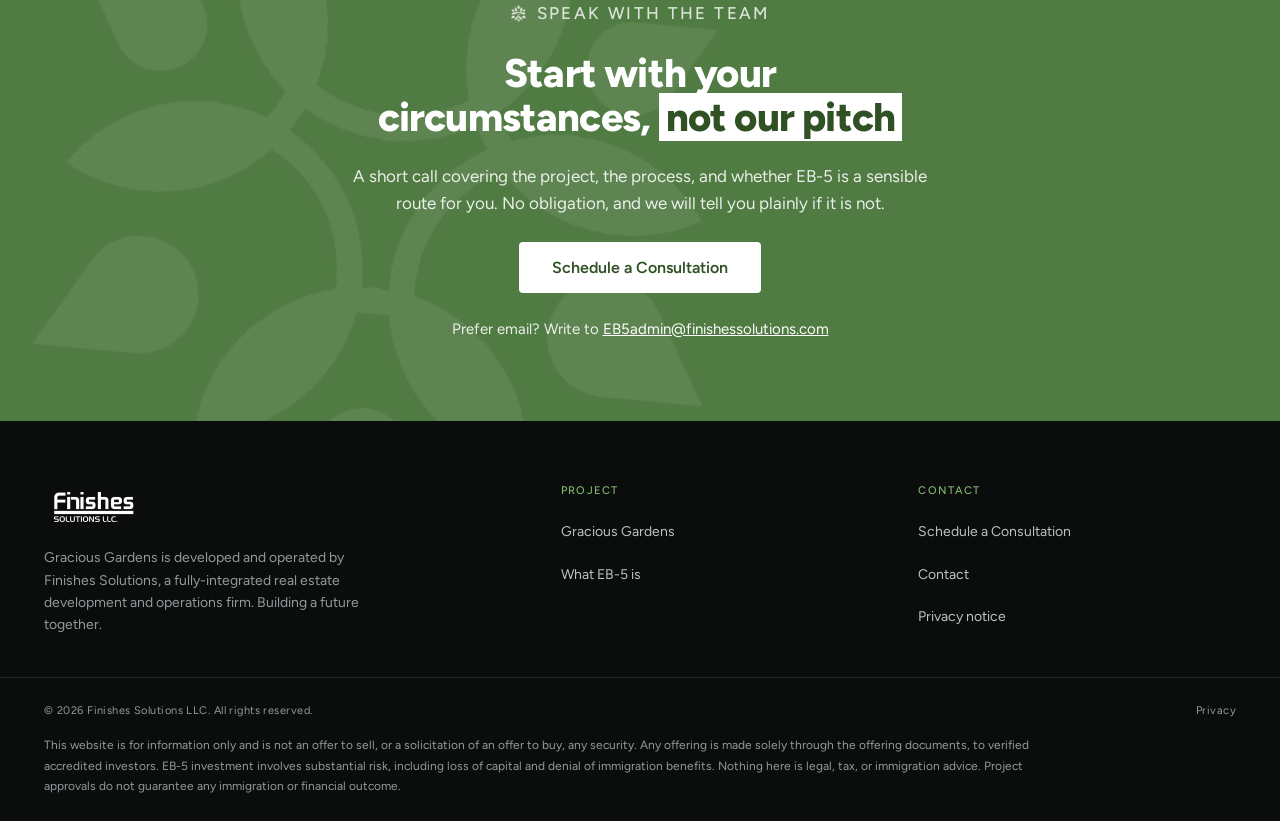
==== commit d9af81ad: "Add JSON-LD structured data and put the proposition in the h1 The site had no structured data of any" ====
--- a/site/index.html
+++ b/site/index.html
@@ -20,7 +20,51 @@
 <link rel="stylesheet" href="styles.css">
 <script>document.documentElement.classList.add('js')</script>
 <script src="assets/site.js" defer></script>
-<script src="assets/analytics.js" defer></script>
+<script type="application/ld+json">
+{
+  "@context": "https://schema.org",
+  "@graph": [
+    {
+      "@type": "Organization",
+      "@id": "https://www.graciousgardens-eb5.com/#developer",
+      "name": "Finishes Solutions",
+      "legalName": "Finishes Solutions LLC",
+      "description": "A fully-integrated real estate development and operations firm.",
+      "url": "https://www.finishessolutions.com/",
+      "email": "EB5admin@finishessolutions.com",
+      "areaServed": {"@type": "Place", "name": "Waller, Texas, United States"}
+    },
+    {
+      "@type": "WebSite",
+      "@id": "https://www.graciousgardens-eb5.com/#website",
+      "url": "https://www.graciousgardens-eb5.com/",
+      "name": "Gracious Gardens EB-5",
+      "inLanguage": "en",
+      "publisher": {"@id": "https://www.graciousgardens-eb5.com/#developer"}
+    },
+    {
+      "@type": "ApartmentComplex",
+      "@id": "https://www.graciousgardens-eb5.com/#project",
+      "name": "Gracious Gardens",
+      "description": "A ten-building apartment community in Waller, Texas, approved by USCIS under the EB-5 Immigrant Investor Program.",
+      "url": "https://www.graciousgardens-eb5.com/",
+      "image": "https://www.graciousgardens-eb5.com/assets/og-image.jpg",
+      "address": {
+        "@type": "PostalAddress",
+        "addressLocality": "Waller",
+        "addressRegion": "TX",
+        "addressCountry": "US"
+      },
+      "additionalProperty": [
+        {"@type": "PropertyValue", "name": "Buildings", "value": "10"},
+        {"@type": "PropertyValue", "name": "Developer and operator", "value": "Finishes Solutions"},
+        {"@type": "PropertyValue", "name": "EB-5 area type", "value": "High Unemployment Targeted Area"},
+        {"@type": "PropertyValue", "name": "USCIS Form I-956F approved", "value": "2026-02-19"}
+      ]
+    }
+  ]
+}
+</script>
 </head>
 <body>
 
@@ -47,8 +91,8 @@
       <div class="hero-grid">
         <div class="hero-copy">
           <p class="eyebrow">EB-5 Immigrant Investor Program</p>
-          <h1><span class="line"><span>Gracious</span></span> <span class="line"><span>Gardens</span></span></h1>
-          <p class="lede">A ten-building apartment community in Waller, Texas, approved by USCIS under the EB-5 Immigrant Investor Program.</p>
+          <h1><span class="line"><span>Gracious</span></span> <span class="line"><span>Gardens</span></span> <span class="line h1-sub"><span>EB-5 immigrant investor project &middot; Waller, Texas</span></span></h1>
+          <p class="lede">A ten-building apartment community approved by USCIS under the EB-5 Immigrant Investor Program.</p>
           <div class="btn-group">
             <a class="btn btn-primary btn-lg" href="https://bookings.cloud.microsoft/book/GraciousGardensEB51@finishesetc.net/" target="_blank" rel="noopener">Schedule a Consultation<span class="visually-hidden"> (opens in a new tab)</span></a>
             <a class="btn btn-ghost btn-lg" href="#what-is-eb5">What EB-5 is</a>
--- a/site/styles.css
+++ b/site/styles.css
@@ -76,6 +76,12 @@
 h2{font-size:clamp(1.625rem,3.6vw,2.5rem);font-weight:800;letter-spacing:-0.02em;line-height:1.1}
 .line{display:block;overflow:hidden;padding-bottom:0.14em;margin-bottom:-0.14em}
 .line > span{display:inline-block}
+/* Qualifier line inside the hero h1: keeps the brand dominant while the
+   heading still carries what the project is and where. */
+h1 .h1-sub{
+  font-size:clamp(1rem,1.9vw,1.375rem);font-weight:600;
+  letter-spacing:-0.005em;line-height:1.3;margin-top:0.5em;
+}
 h3,h2.h3{font-size:1.125rem;font-weight:700;letter-spacing:0;line-height:1.3}
 p{margin:0}
 .lede{font-size:1.1875rem;line-height:1.55}
@@ -133,6 +139,7 @@
 .hero .container{position:relative;padding-block:var(--space-10)}
 .hero-grid{display:grid;grid-template-columns:1.15fr 0.85fr;gap:var(--space-9);align-items:center}
 .hero h1{color:var(--white)}
+.hero h1 .h1-sub{color:var(--ink-300)}
 .hero .eyebrow{color:var(--green-400)}
 .hero .lede{color:var(--ink-300);max-width:34rem}
 .hero-copy{display:flex;flex-direction:column;gap:var(--space-5)}
@@ -345,6 +352,7 @@
   .hero-copy > h1{animation:none}
   .hero .line > span{animation:gg-line 1.1s var(--ease-smooth) 0.1s both}
   .hero .line + .line > span{animation-delay:0.22s}
+  .hero .line + .line + .line > span{animation-delay:0.34s}
   .hero-copy > :nth-child(3){animation-delay:0.32s}
   .hero-copy > :nth-child(4){animation-delay:0.42s}
   .hero-copy > :nth-child(5){animation-delay:0.52s}
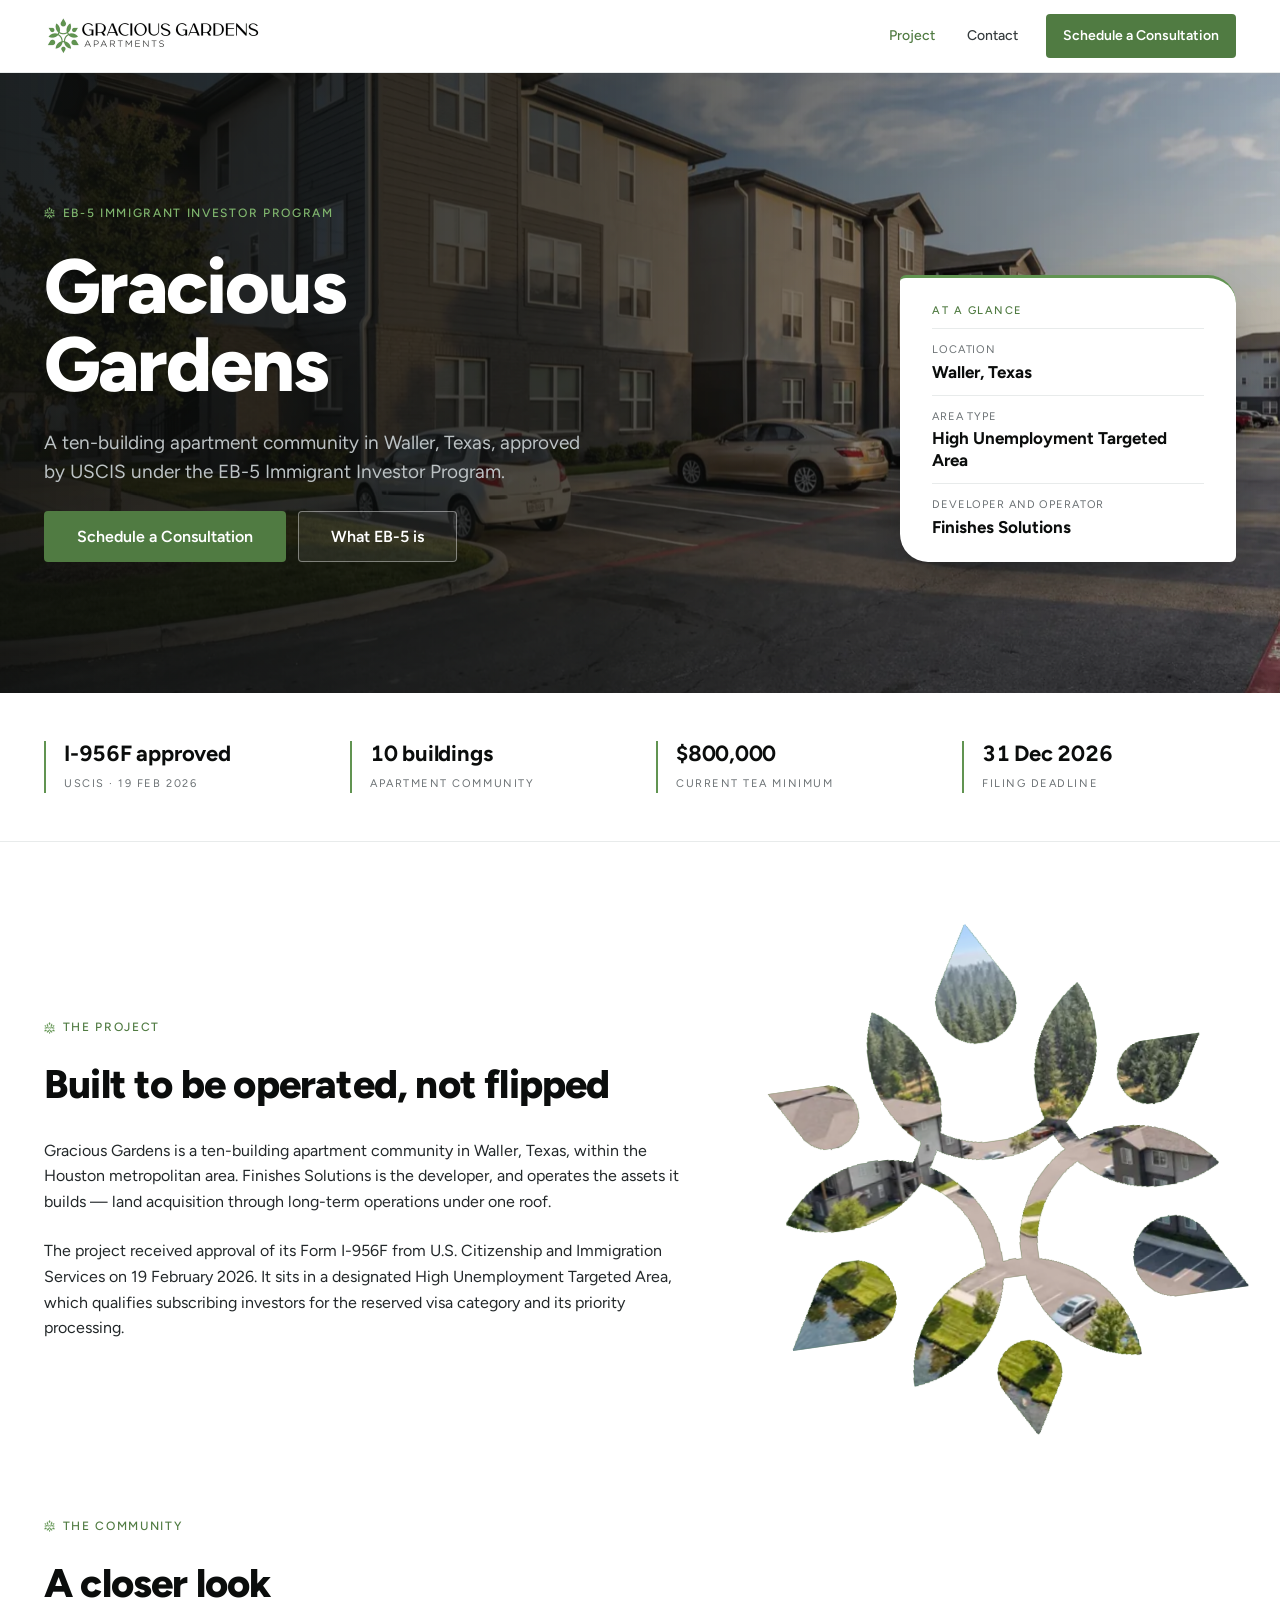
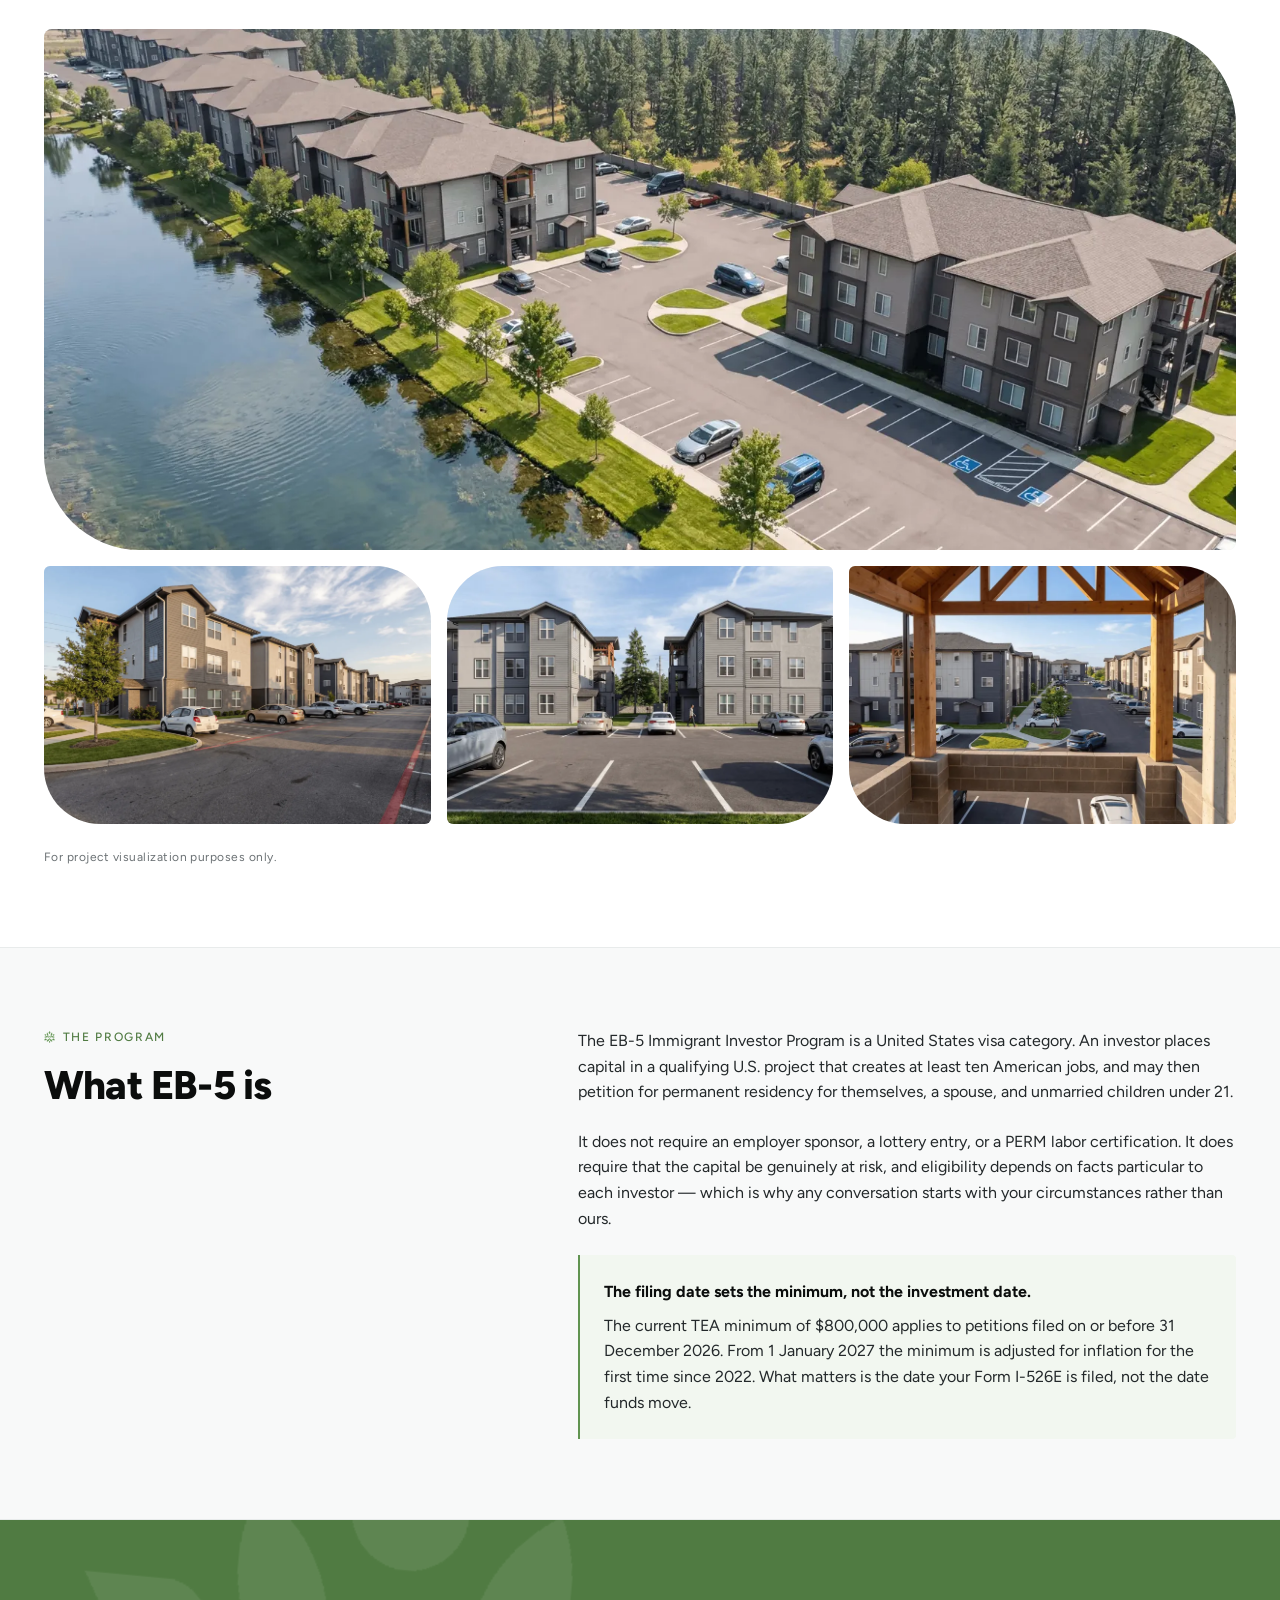
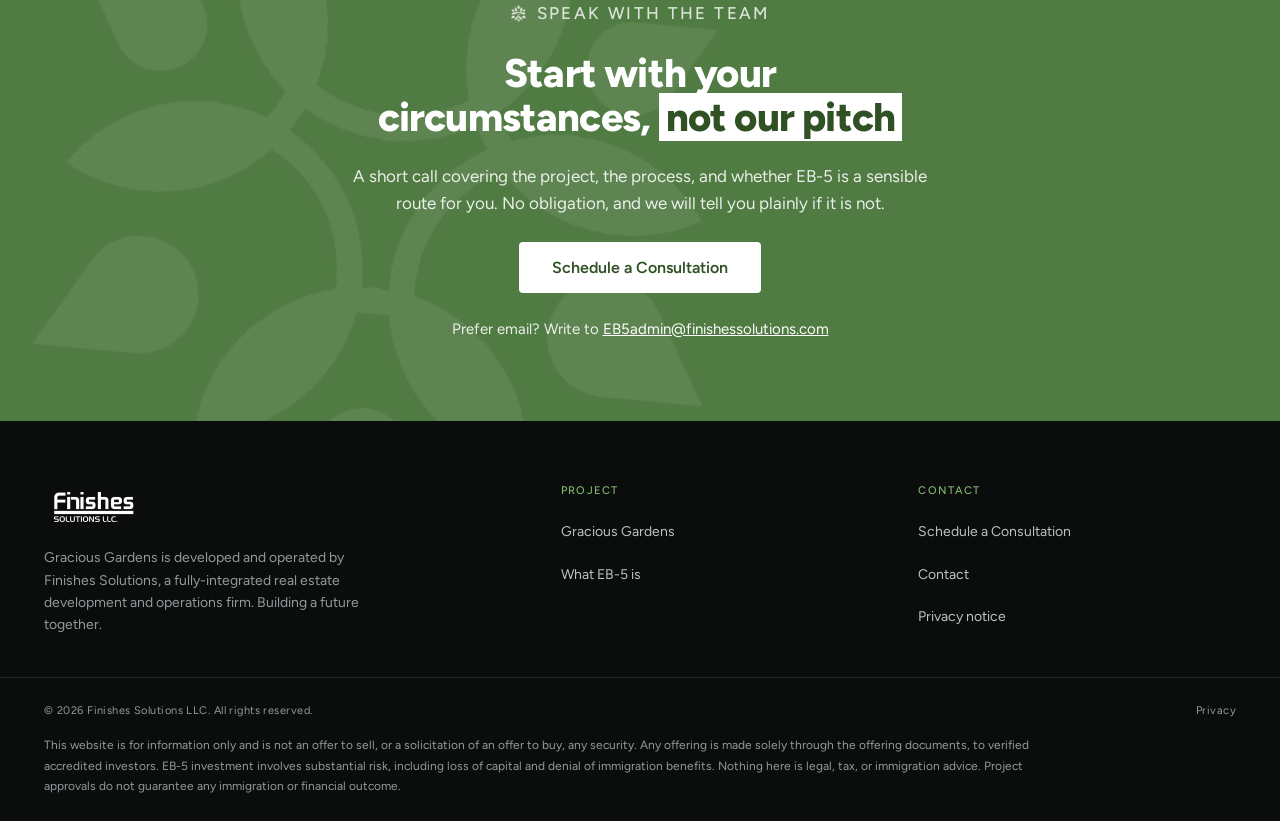
==== commit 3f0500eb: "Add Google Analytics 4 and disclose it in the privacy notice (#6) * Add Google Analytics 4 and discl" ====
--- a/site/index.html
+++ b/site/index.html
@@ -20,51 +20,7 @@
 <link rel="stylesheet" href="styles.css">
 <script>document.documentElement.classList.add('js')</script>
 <script src="assets/site.js" defer></script>
-<script type="application/ld+json">
-{
-  "@context": "https://schema.org",
-  "@graph": [
-    {
-      "@type": "Organization",
-      "@id": "https://www.graciousgardens-eb5.com/#developer",
-      "name": "Finishes Solutions",
-      "legalName": "Finishes Solutions LLC",
-      "description": "A fully-integrated real estate development and operations firm.",
-      "url": "https://www.finishessolutions.com/",
-      "email": "EB5admin@finishessolutions.com",
-      "areaServed": {"@type": "Place", "name": "Waller, Texas, United States"}
-    },
-    {
-      "@type": "WebSite",
-      "@id": "https://www.graciousgardens-eb5.com/#website",
-      "url": "https://www.graciousgardens-eb5.com/",
-      "name": "Gracious Gardens EB-5",
-      "inLanguage": "en",
-      "publisher": {"@id": "https://www.graciousgardens-eb5.com/#developer"}
-    },
-    {
-      "@type": "ApartmentComplex",
-      "@id": "https://www.graciousgardens-eb5.com/#project",
-      "name": "Gracious Gardens",
-      "description": "A ten-building apartment community in Waller, Texas, approved by USCIS under the EB-5 Immigrant Investor Program.",
-      "url": "https://www.graciousgardens-eb5.com/",
-      "image": "https://www.graciousgardens-eb5.com/assets/og-image.jpg",
-      "address": {
-        "@type": "PostalAddress",
-        "addressLocality": "Waller",
-        "addressRegion": "TX",
-        "addressCountry": "US"
-      },
-      "additionalProperty": [
-        {"@type": "PropertyValue", "name": "Buildings", "value": "10"},
-        {"@type": "PropertyValue", "name": "Developer and operator", "value": "Finishes Solutions"},
-        {"@type": "PropertyValue", "name": "EB-5 area type", "value": "High Unemployment Targeted Area"},
-        {"@type": "PropertyValue", "name": "USCIS Form I-956F approved", "value": "2026-02-19"}
-      ]
-    }
-  ]
-}
-</script>
+<script src="assets/analytics.js" defer></script>
 </head>
 <body>
 
@@ -91,8 +47,8 @@
       <div class="hero-grid">
         <div class="hero-copy">
           <p class="eyebrow">EB-5 Immigrant Investor Program</p>
-          <h1><span class="line"><span>Gracious</span></span> <span class="line"><span>Gardens</span></span> <span class="line h1-sub"><span>EB-5 immigrant investor project &middot; Waller, Texas</span></span></h1>
-          <p class="lede">A ten-building apartment community approved by USCIS under the EB-5 Immigrant Investor Program.</p>
+          <h1><span class="line"><span>Gracious</span></span> <span class="line"><span>Gardens</span></span></h1>
+          <p class="lede">A ten-building apartment community in Waller, Texas, approved by USCIS under the EB-5 Immigrant Investor Program.</p>
           <div class="btn-group">
             <a class="btn btn-primary btn-lg" href="https://bookings.cloud.microsoft/book/GraciousGardensEB51@finishesetc.net/" target="_blank" rel="noopener">Schedule a Consultation<span class="visually-hidden"> (opens in a new tab)</span></a>
             <a class="btn btn-ghost btn-lg" href="#what-is-eb5">What EB-5 is</a>
